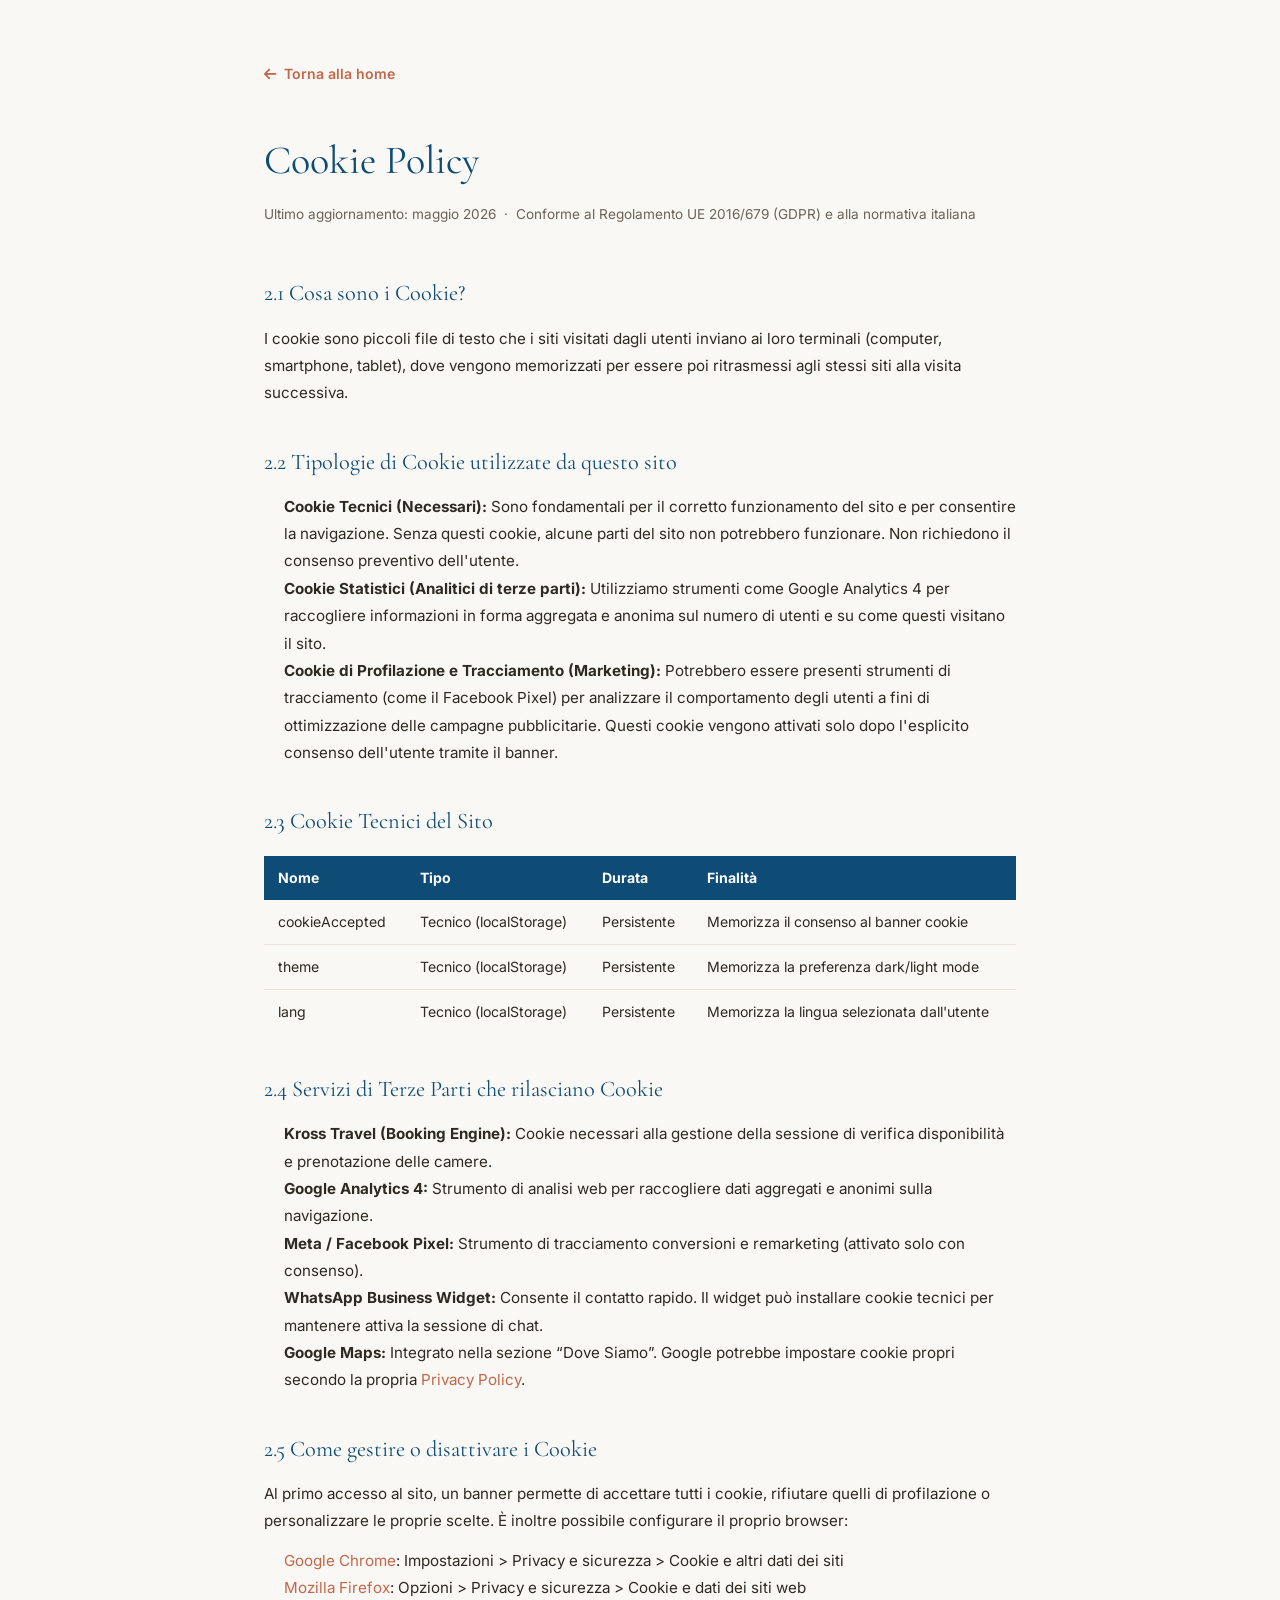
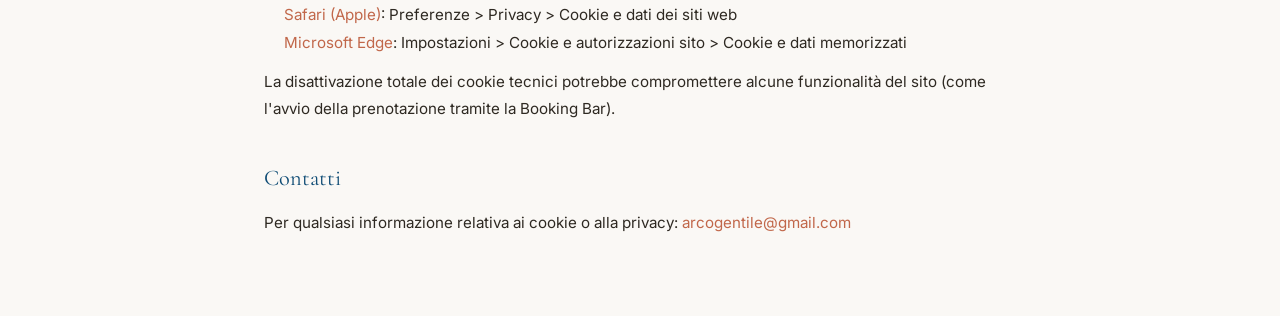
==== cookie.html @ 2523f5cf "Initial commit — B&B Arco Gentile website" ====
<!DOCTYPE html>
<html lang="it">
<head>
  <meta charset="UTF-8" />
  <meta name="viewport" content="width=device-width, initial-scale=1.0" />
  <title>Cookie Policy — B&B Arco Gentile</title>
  <meta name="description" content="Cookie Policy del B&B Arco Gentile di Bitonto. Tipologie di cookie utilizzati, servizi di terze parti e come gestirli." />
  <meta name="robots" content="noindex, follow" />
  <link rel="canonical" href="https://arcogentile.it/cookie.html" />
  <link rel="stylesheet" href="style.css" />
  <link rel="preconnect" href="https://fonts.googleapis.com" />
  <link href="https://fonts.googleapis.com/css2?family=Cormorant+Garamond:wght@300;400;500&family=Inter:wght@300;400;500;600&display=swap" rel="stylesheet" />
  <link rel="stylesheet" href="https://cdnjs.cloudflare.com/ajax/libs/font-awesome/6.5.0/css/all.min.css" />
  <style>
    .policy-page { max-width: 800px; margin: 0 auto; padding: 140px 24px 80px; }
    .policy-page h1 { font-family: var(--font-serif); font-size: 2.5rem; font-weight: 400; color: var(--navy); margin-bottom: 8px; }
    .policy-page .last-updated { font-size: 0.85rem; color: var(--text-light); margin-bottom: 48px; }
    .policy-page h2 { font-family: var(--font-serif); font-size: 1.4rem; font-weight: 400; color: var(--navy); margin: 36px 0 12px; }
    .policy-page p, .policy-page li { font-size: 0.95rem; color: var(--text); line-height: 1.8; }
    .policy-page ul { padding-left: 20px; margin: 12px 0; }
    .policy-page a { color: var(--terracotta); }
    .cookie-table { width: 100%; border-collapse: collapse; margin: 16px 0; font-size: 0.88rem; }
    .cookie-table th { background: var(--navy); color: var(--white); padding: 10px 14px; text-align: left; }
    .cookie-table td { padding: 10px 14px; border-bottom: 1px solid var(--gray-200); color: var(--text); }
    .cookie-table tr:last-child td { border-bottom: none; }
    .back-link { display: inline-flex; align-items: center; gap: 8px; color: var(--terracotta); font-size: 0.88rem; font-weight: 600; text-decoration: none; margin-bottom: 40px; }
    .back-link:hover { text-decoration: underline; }
    [data-theme="dark"] .policy-page h1,
    [data-theme="dark"] .policy-page h2 { color: var(--terracotta); }
    [data-theme="dark"] .policy-page p,
    [data-theme="dark"] .policy-page li { color: rgba(255,255,255,0.75); }
    [data-theme="dark"] .cookie-table th { background: #0F4C75; color: #fff; }
    [data-theme="dark"] .cookie-table td { color: rgba(255,255,255,0.75); border-bottom-color: rgba(255,255,255,0.08); }
    [data-theme="dark"] .cookie-table { border-color: rgba(255,255,255,0.1); }
  </style>
</head>
<body>
  <main class="policy-page" style="padding-top:60px;">
    <a href="index.html" class="back-link"><i class="fa-solid fa-arrow-left"></i> Torna alla home</a>
    <h1>Cookie Policy</h1>
    <p class="last-updated">Ultimo aggiornamento: maggio 2026 &nbsp;·&nbsp; Conforme al Regolamento UE 2016/679 (GDPR) e alla normativa italiana</p>

    <h2>2.1 Cosa sono i Cookie?</h2>
    <p>I cookie sono piccoli file di testo che i siti visitati dagli utenti inviano ai loro terminali (computer, smartphone, tablet), dove vengono memorizzati per essere poi ritrasmessi agli stessi siti alla visita successiva.</p>

    <h2>2.2 Tipologie di Cookie utilizzate da questo sito</h2>
    <ul>
      <li><strong>Cookie Tecnici (Necessari):</strong> Sono fondamentali per il corretto funzionamento del sito e per consentire la navigazione. Senza questi cookie, alcune parti del sito non potrebbero funzionare. Non richiedono il consenso preventivo dell'utente.</li>
      <li><strong>Cookie Statistici (Analitici di terze parti):</strong> Utilizziamo strumenti come Google Analytics 4 per raccogliere informazioni in forma aggregata e anonima sul numero di utenti e su come questi visitano il sito.</li>
      <li><strong>Cookie di Profilazione e Tracciamento (Marketing):</strong> Potrebbero essere presenti strumenti di tracciamento (come il Facebook Pixel) per analizzare il comportamento degli utenti a fini di ottimizzazione delle campagne pubblicitarie. Questi cookie vengono attivati solo dopo l'esplicito consenso dell'utente tramite il banner.</li>
    </ul>

    <h2>2.3 Cookie Tecnici del Sito</h2>
    <table class="cookie-table">
      <thead>
        <tr>
          <th>Nome</th>
          <th>Tipo</th>
          <th>Durata</th>
          <th>Finalità</th>
        </tr>
      </thead>
      <tbody>
        <tr>
          <td>cookieAccepted</td>
          <td>Tecnico (localStorage)</td>
          <td>Persistente</td>
          <td>Memorizza il consenso al banner cookie</td>
        </tr>
        <tr>
          <td>theme</td>
          <td>Tecnico (localStorage)</td>
          <td>Persistente</td>
          <td>Memorizza la preferenza dark/light mode</td>
        </tr>
        <tr>
          <td>lang</td>
          <td>Tecnico (localStorage)</td>
          <td>Persistente</td>
          <td>Memorizza la lingua selezionata dall'utente</td>
        </tr>
      </tbody>
    </table>

    <h2>2.4 Servizi di Terze Parti che rilasciano Cookie</h2>
    <ul>
      <li><strong>Kross Travel (Booking Engine):</strong> Cookie necessari alla gestione della sessione di verifica disponibilità e prenotazione delle camere.</li>
      <li><strong>Google Analytics 4:</strong> Strumento di analisi web per raccogliere dati aggregati e anonimi sulla navigazione.</li>
      <li><strong>Meta / Facebook Pixel:</strong> Strumento di tracciamento conversioni e remarketing (attivato solo con consenso).</li>
      <li><strong>WhatsApp Business Widget:</strong> Consente il contatto rapido. Il widget può installare cookie tecnici per mantenere attiva la sessione di chat.</li>
      <li><strong>Google Maps:</strong> Integrato nella sezione “Dove Siamo”. Google potrebbe impostare cookie propri secondo la propria <a href="https://policies.google.com/privacy" target="_blank">Privacy Policy</a>.</li>
    </ul>

    <h2>2.5 Come gestire o disattivare i Cookie</h2>
    <p>Al primo accesso al sito, un banner permette di accettare tutti i cookie, rifiutare quelli di profilazione o personalizzare le proprie scelte. È inoltre possibile configurare il proprio browser:</p>
    <ul>
      <li><a href="https://support.google.com/chrome/answer/95647" target="_blank">Google Chrome</a>: Impostazioni &gt; Privacy e sicurezza &gt; Cookie e altri dati dei siti</li>
      <li><a href="https://support.mozilla.org/it/kb/Attivare%20e%20disattivare%20i%20cookie" target="_blank">Mozilla Firefox</a>: Opzioni &gt; Privacy e sicurezza &gt; Cookie e dati dei siti web</li>
      <li><a href="https://support.apple.com/it-it/guide/safari/sfri11471/mac" target="_blank">Safari (Apple)</a>: Preferenze &gt; Privacy &gt; Cookie e dati dei siti web</li>
      <li><a href="https://support.microsoft.com/it-it/microsoft-edge/eliminare-i-cookie-in-microsoft-edge" target="_blank">Microsoft Edge</a>: Impostazioni &gt; Cookie e autorizzazioni sito &gt; Cookie e dati memorizzati</li>
    </ul>
    <p>La disattivazione totale dei cookie tecnici potrebbe compromettere alcune funzionalità del sito (come l'avvio della prenotazione tramite la Booking Bar).</p>

    <h2>Contatti</h2>
    <p>Per qualsiasi informazione relativa ai cookie o alla privacy: <a href="mailto:arcogentile@gmail.com">arcogentile@gmail.com</a></p>
  </main>

  <script src="script.js"></script>
</body>
</html>
---- style.css ----
/* ===================================================
   ARCO DESIGN — B&B Arco Gentile 2026
   Colori: Terracotta · Gray · Oro · Navy (accenti)
=================================================== */

/* ---------- SCROLL PROGRESS BAR ---------- */
.scroll-progress {
  position: fixed;
  top: 0; left: 0;
  height: 3px;
  width: 0%;
  background: linear-gradient(90deg, var(--terracotta), var(--gold));
  z-index: 9999;
  transition: width 0.1s linear;
}

/* ---------- PRELOADER ---------- */
.preloader {
  position: fixed;
  inset: 0;
  background: var(--navy);
  display: flex;
  align-items: center;
  justify-content: center;
  z-index: 99999;
  transition: opacity 0.6s ease, visibility 0.6s ease;
}
.preloader.hidden {
  opacity: 0;
  visibility: hidden;
  pointer-events: none;
}
.preloader-inner {
  display: flex;
  flex-direction: column;
  align-items: center;
  gap: 28px;
}
.preloader-logo {
  width: 220px;
  filter: brightness(0) invert(1);
  animation: preloaderPulse 1.5s ease-in-out infinite;
}
@keyframes preloaderPulse {
  0%, 100% { opacity: 1; transform: scale(1); }
  50%       { opacity: 0.7; transform: scale(0.97); }
}
.preloader-bar {
  width: 180px;
  height: 2px;
  background: rgba(255,255,255,0.15);
  border-radius: 2px;
  overflow: hidden;
}
.preloader-fill {
  height: 100%;
  width: 0%;
  background: linear-gradient(90deg, var(--terracotta), var(--gold));
  border-radius: 2px;
  transition: width 0.1s linear;
}

/* ---------- RESET & BASE ---------- */
*, *::before, *::after { box-sizing: border-box; margin: 0; padding: 0; }

:root {
  --terracotta: #C1674A;
  --terracotta-dark: #A0503A;
  --navy: #0F4C75;
  --gold: #E2B84A;
  --white: #FFFFFF;
  --off-white: #FAF8F5;
  --gray-100: #F4F1EC;
  --gray-200: #E8E2D9;
  --gray-400: #ADA39A;
  --gray-600: #6B6259;
  --gray-800: #2E2922;
  --text: #2E2922;
  --text-light: #6B6259;
  --font-serif: 'Cormorant Garamond', Georgia, serif;
  --font-sans: 'Inter', system-ui, sans-serif;
  --radius: 12px;
  --radius-sm: 8px;
  --radius-lg: 20px;
  --shadow: 0 4px 24px rgba(28,43,74,0.10);
  --shadow-lg: 0 8px 48px rgba(28,43,74,0.15);
  --transition: 0.3s ease;
  --section-pad: 96px;
}

/* Dark mode */
[data-theme="dark"] {
  --off-white: #181512;
  --gray-100: #221E1A;
  --gray-200: #2E2922;
  --gray-400: #6B6259;
  --gray-600: #ADA39A;
  --gray-800: #FAF8F5;
  --text: #F0EBE3;
  --text-light: #BFB5AC;
  --white: #1E1A16;
  --shadow: 0 4px 24px rgba(0,0,0,0.35);
  --shadow-lg: 0 8px 48px rgba(0,0,0,0.45);
}

html { scroll-behavior: smooth; }

body {
  font-family: var(--font-sans);
  background-color: var(--off-white);
  color: var(--text);
  line-height: 1.7;
  font-size: 16px;
  transition: background-color var(--transition), color var(--transition);
}

img { max-width: 100%; display: block; }
a { text-decoration: none; color: inherit; }
ul { list-style: none; }
input, select, textarea, button { font-family: inherit; }

.container {
  max-width: 1200px;
  margin: 0 auto;
  padding: 0 24px;
}

/* ---------- BUTTONS ---------- */
.btn {
  display: inline-flex;
  align-items: center;
  gap: 8px;
  padding: 14px 28px;
  border-radius: var(--radius-sm);
  font-size: 0.9rem;
  font-weight: 500;
  letter-spacing: 0.03em;
  transition: all var(--transition);
  cursor: pointer;
  border: 2px solid transparent;
}
.btn-primary {
  background: var(--terracotta);
  color: #fff;
  border-color: var(--terracotta);
  box-shadow: 0 4px 14px rgba(193,103,74,0.25);
}
.btn-primary:hover {
  background: var(--terracotta-dark);
  border-color: var(--terracotta-dark);
  transform: translateY(-2px);
  box-shadow: 0 6px 20px rgba(193,103,74,0.35);
}
.btn-outline {
  background: transparent;
  color: var(--white);
  border-color: rgba(255,255,255,0.6);
}
.btn-outline:hover {
  background: rgba(255,255,255,0.15);
  border-color: var(--white);
}
.btn-sm { padding: 10px 20px; font-size: 0.85rem; }

/* Dark mode outline btn adjustment */
.contatti .btn-outline,
.recensioni .btn-outline,
.da-sapere .btn-outline {
  color: var(--white);
  border-color: rgba(255,255,255,0.4);
}
.contatti .btn-outline:hover,
.recensioni .btn-outline:hover,
.da-sapere .btn-outline:hover {
  background: var(--terracotta);
  color: var(--white);
}

/* ---------- SECTION BASE ---------- */
.section { padding: var(--section-pad) 0; }
.section-header { text-align: center; margin-bottom: 56px; }
.section-tag {
  display: inline-block;
  font-size: 0.75rem;
  font-weight: 600;
  letter-spacing: 0.15em;
  text-transform: uppercase;
  color: var(--terracotta);
  margin-bottom: 12px;
}
.section-title {
  font-family: var(--font-serif);
  font-size: clamp(2rem, 4vw, 3rem);
  font-weight: 400;
  color: var(--gray-800);
  line-height: 1.2;
  margin-bottom: 16px;
}
[data-theme="dark"] .section-title { color: var(--terracotta); }
[data-theme="dark"] .servizi .section-title,
[data-theme="dark"] .da-sapere .section-title { color: var(--gold); }
[data-theme="dark"] .servizio-card h3,
[data-theme="dark"] .info-card h3 { color: #fff; }
.section-subtitle {
  max-width: 600px;
  margin: 0 auto;
  color: var(--text-light);
  font-size: 1rem;
}

/* ---------- NAVBAR ---------- */
.navbar {
  position: fixed;
  top: 0; left: 0; right: 0;
  z-index: 1000;
  padding: 20px 0;
  margin-top: 0;
  transition: padding var(--transition), background var(--transition), box-shadow var(--transition);
}
.navbar.scrolled {
  background: rgba(15,76,117,0.96);
  backdrop-filter: blur(16px);
  padding: 12px 0;
  box-shadow: var(--shadow);
}
.nav-container {
  max-width: 1200px;
  margin: 0 auto;
  padding: 0 24px;
  display: flex;
  align-items: center;
  gap: 40px;
}
.nav-logo {
  display: flex;
  align-items: center;
  white-space: nowrap;
  flex-shrink: 0;
}
.nav-logo-img {
  height: 60px;
  width: auto;
  display: block;
  filter: brightness(0) invert(1);
  transition: filter var(--transition);
}
.navbar.scrolled .nav-logo-img { filter: brightness(0) invert(1); }
[data-theme="dark"] .nav-logo-img { filter: brightness(0) invert(1) sepia(1) saturate(2) hue-rotate(180deg); }
.nav-links {
  display: flex;
  align-items: center;
  gap: 8px;
  margin-left: auto;
}
.nav-links a {
  font-size: 0.85rem;
  font-weight: 400;
  color: rgba(255,255,255,0.85);
  padding: 8px 12px;
  border-radius: var(--radius-sm);
  transition: all var(--transition);
}
.nav-links a:hover { color: var(--white); background: rgba(255,255,255,0.1); }
.nav-links .nav-cta {
  background: var(--terracotta);
  color: var(--white);
  padding: 8px 18px;
  border-radius: var(--radius-sm);
}
.nav-links .nav-cta:hover { background: var(--terracotta-dark); }

.lang-switcher {
  display: flex;
  align-items: center;
  gap: 2px;
  background: rgba(255,255,255,0.1);
  border-radius: 6px;
  padding: 3px;
}
.lang-btn {
  background: none;
  border: none;
  color: rgba(255,255,255,0.65);
  font-size: 0.7rem;
  font-weight: 600;
  letter-spacing: 0.05em;
  padding: 3px 6px;
  border-radius: 4px;
  cursor: pointer;
  transition: all var(--transition);
}
.lang-btn:hover { color: var(--white); background: rgba(255,255,255,0.15); }
.lang-btn.active { background: var(--terracotta); color: var(--white); }

.dark-toggle {
  background: rgba(255,255,255,0.15);
  border: none;
  color: var(--white);
  width: 38px; height: 38px;
  border-radius: 50%;
  cursor: pointer;
  display: flex; align-items: center; justify-content: center;
  transition: background var(--transition);
  font-size: 0.9rem;
}
.dark-toggle:hover { background: rgba(255,255,255,0.25); }

.nav-toggle {
  display: none;
  flex-direction: column;
  gap: 5px;
  background: none;
  border: none;
  cursor: pointer;
  padding: 4px;
  margin-left: auto;
}
.nav-toggle span {
  display: block;
  width: 24px; height: 2px;
  background: var(--white);
  border-radius: 2px;
  transition: all var(--transition);
}

/* ---------- HERO ANIMATIONS ---------- */
.hero-anim {
  opacity: 0;
  transform: translateY(30px);
  animation: heroFadeUp 0.8s ease forwards;
  animation-delay: var(--d, 0s);
}
@keyframes heroFadeUp {
  to { opacity: 1; transform: translateY(0); }
}

/* ---------- HERO ---------- */
.hero {
  position: relative;
  min-height: 100vh;
  display: flex;
  flex-direction: column;
  justify-content: center;
  overflow: hidden;
}
.hero-bg {
  position: absolute;
  inset: 0;
}
.hero-slider {
  position: absolute;
  inset: 0;
}
.hero-slide {
  position: absolute;
  inset: 0;
  opacity: 0;
  transition: opacity 1.2s ease;
}
.hero-slide.active { opacity: 1; }
.hero-slide img {
  width: 100%; height: 100%;
  object-fit: cover;
  object-position: center;
  animation: none;
}
.hero-slide.active img {
  animation: kenBurns 7s ease-in-out forwards;
}
@keyframes kenBurns {
  0%   { transform: scale(1)    translateX(0)   translateY(0); }
  100% { transform: scale(1.08) translateX(-1%) translateY(-1%); }
}
.hero-slider-dots {
  position: absolute;
  bottom: 280px;
  left: 50%;
  transform: translateX(-50%);
  display: flex;
  gap: 8px;
  z-index: 3;
}
.hero-dot {
  width: 8px; height: 8px;
  border-radius: 50%;
  border: none;
  background: rgba(255,255,255,0.4);
  cursor: pointer;
  transition: all var(--transition);
  padding: 0;
}
.hero-dot.active {
  background: var(--white);
  width: 24px;
  border-radius: 4px;
}
.hero-overlay {
  position: absolute;
  inset: 0;
  background: linear-gradient(
    160deg,
    rgba(28,43,74,0.75) 0%,
    rgba(28,43,74,0.45) 50%,
    rgba(193,103,74,0.3) 100%
  );
}
.hero-content {
  position: relative;
  z-index: 2;
  max-width: 1200px;
  margin: 0 auto;
  padding: 200px 24px 20px;
  max-width: 700px;
  margin-left: 10%;
}
.hero-tag {
  display: inline-block;
  font-size: 0.75rem;
  font-weight: 600;
  letter-spacing: 0.2em;
  text-transform: uppercase;
  color: var(--gold);
  margin-bottom: 16px;
  background: rgba(201,168,76,0.15);
  padding: 6px 14px;
  border-radius: 4px;
  border: 1px solid rgba(201,168,76,0.3);
}
.hero-title {
  font-family: var(--font-serif);
  font-size: clamp(2.5rem, 5vw, 4rem);
  font-weight: 300;
  color: #fff;
  line-height: 1.15;
  margin-bottom: 20px;
}
.hero-desc {
  font-size: 1.05rem;
  color: rgba(255,255,255,0.85);
  max-width: 520px;
  margin-bottom: 36px;
  line-height: 1.7;
}
.hero-actions {
  display: flex;
  gap: 16px;
  flex-wrap: wrap;
}

/* Booking Bar */
.booking-bar {
  position: relative;
  z-index: 2;
  background: rgba(255,255,255,0.12);
  opacity: 0;
  transform: translateY(24px);
  animation: heroFadeUp 0.7s ease 0.9s both;
  backdrop-filter: blur(20px);
  border: 1px solid rgba(255,255,255,0.2);
  border-radius: var(--radius-lg);
  margin: 0 auto;
  max-width: 900px;
  width: calc(100% - 48px);
  padding: 20px 24px 14px;
  margin-bottom: 80px;
  align-self: center;
}
.booking-bar-inner {
  display: flex;
  align-items: center;
  gap: 0;
  flex-wrap: wrap;
}
.booking-field {
  flex: 1;
  min-width: 140px;
  padding: 8px 16px;
}
.booking-field label {
  display: flex;
  align-items: center;
  gap: 6px;
  font-size: 0.72rem;
  font-weight: 600;
  letter-spacing: 0.1em;
  text-transform: uppercase;
  color: rgba(255,255,255,0.7);
  margin-bottom: 4px;
}
.booking-field input,
.booking-field select {
  width: 100%;
  background: transparent;
  border: none;
  outline: none;
  color: var(--white);
  font-size: 0.9rem;
  font-weight: 400;
  padding: 4px 0;
  cursor: pointer;
}
.booking-field input::placeholder { color: rgba(255,255,255,0.5); }
.booking-field select option { color: var(--navy); }
.booking-divider {
  width: 1px;
  height: 40px;
  background: rgba(255,255,255,0.2);
  flex-shrink: 0;
}
.booking-btn { margin-left: 16px; white-space: nowrap; }
/* Date fields */
.bb-date-field { cursor: pointer; }
.bb-date-field.active .bb-date-val { color: var(--gold); }
.bb-date-val {
  color: var(--white);
  font-size: 0.9rem;
  padding: 4px 0;
  white-space: nowrap;
}
[data-theme="dark"] .bb-date-val { color: #fff; }
[data-theme="dark"] .bb-cnt-val { color: #fff; }
[data-theme="dark"] .bb-cnt-btn { color: #fff; border-color: rgba(255,255,255,0.5); }
[data-theme="dark"] .booking-field input,
[data-theme="dark"] .booking-field select { color: #fff; }

/* Inline counter */
.bb-counter {
  display: flex;
  align-items: center;
  gap: 10px;
  margin-top: 4px;
}
.bb-cnt-btn {
  width: 26px; height: 26px;
  border-radius: 50%;
  border: 1.5px solid rgba(255,255,255,0.5);
  background: transparent;
  color: var(--white);
  cursor: pointer;
  display: flex; align-items: center; justify-content: center;
  font-size: 0.7rem;
  transition: all var(--transition);
  flex-shrink: 0;
}
.bb-cnt-btn:hover:not(:disabled) {
  background: var(--terracotta);
  border-color: var(--terracotta);
}
.bb-cnt-btn:disabled { opacity: 0.3; cursor: default; }
.bb-cnt-val {
  color: var(--white);
  font-family: var(--font-serif);
  font-size: 1.2rem;
  min-width: 20px;
  text-align: center;
}

/* Calendario overlay */
.cal-overlay {
  display: none;
  position: fixed;
  top: 50%;
  left: 50%;
  transform: translate(-50%, -50%);
  z-index: 9999;
}
.cal-overlay.open { display: block; }
.cal-panel {
  background: rgba(28,43,74,0.97);
  backdrop-filter: blur(20px);
  border: 1px solid rgba(201,168,76,0.25);
  border-radius: var(--radius-lg);
  padding: 24px;
  min-width: 620px;
  box-shadow: 0 16px 60px rgba(0,0,0,0.5);
  color: var(--white);
}
@media (max-width: 700px) {
  .cal-overlay {
    top: auto;
    bottom: 0;
    left: 0;
    right: 0;
    transform: none;
    width: 100%;
  }
  .cal-panel {
    min-width: 0;
    width: 100%;
    border-radius: var(--radius-lg) var(--radius-lg) 0 0;
    padding: 20px 16px 32px;
    max-height: 85vh;
    overflow-y: auto;
  }
  .cal-titles { grid-template-columns: 1fr; gap: 0; }
  .cal-titles .cal-month-title:last-child { display: none; }
  .cal-panel-grids { grid-template-columns: 1fr !important; gap: 0; }
  .cal-panel-grids .cal-grid:last-child { display: none !important; }
  .cal-panel-grids .cal-grid:first-child { width: 100%; }
  .cal-grid { grid-template-columns: repeat(7, 1fr); }
  .cal-day { padding: 12px 0; font-size: 0.95rem; }
  .cal-dow { font-size: 0.72rem; padding: 4px 0 10px; }
  .cal-panel-footer { flex-direction: column; gap: 12px; align-items: stretch; }
  .cal-panel-footer .btn { justify-content: center; width: 100%; }
}
.cal-panel-header {
  display: flex;
  align-items: center;
  gap: 12px;
  margin-bottom: 20px;
}
.cal-nav {
  background: rgba(255,255,255,0.08);
  border: 1px solid rgba(255,255,255,0.15);
  border-radius: 8px;
  width: 36px; height: 36px;
  display: flex; align-items: center; justify-content: center;
  cursor: pointer;
  color: var(--white);
  font-size: 0.85rem;
  flex-shrink: 0;
  transition: background var(--transition);
}
.cal-nav:hover { background: rgba(255,255,255,0.15); }
.cal-nav:disabled { opacity: 0.3; cursor: default; }
.cal-titles {
  display: grid;
  grid-template-columns: 1fr 1fr;
  gap: 24px;
  flex: 1;
  text-align: center;
}
.cal-month-title {
  font-family: var(--font-serif);
  font-size: 1rem;
  font-weight: 400;
  color: var(--gold);
  text-transform: capitalize;
}
.cal-panel-grids {
  display: grid;
  grid-template-columns: 1fr 1fr;
  gap: 24px;
}
.cal-grid {
  display: grid;
  grid-template-columns: repeat(7, 1fr);
  gap: 2px;
}
.cal-dow {
  text-align: center;
  font-size: 0.68rem;
  font-weight: 600;
  color: rgba(255,255,255,0.35);
  letter-spacing: 0.05em;
  padding: 4px 0 8px;
  text-transform: uppercase;
}
.cal-day {
  text-align: center;
  padding: 8px 2px;
  font-size: 0.82rem;
  border-radius: 6px;
  cursor: pointer;
  transition: all 0.15s ease;
  color: rgba(255,255,255,0.85);
  user-select: none;
}
.cal-day:hover:not(.cal-day-disabled):not(.cal-day-empty) {
  background: var(--terracotta);
  color: var(--white);
}
.cal-day-disabled { color: rgba(255,255,255,0.2); cursor: default; pointer-events: none; }
.cal-day-empty { pointer-events: none; }
.cal-day-start, .cal-day-end {
  background: var(--terracotta) !important;
  color: var(--white) !important;
}
.cal-day-start { border-radius: 6px 0 0 6px; }
.cal-day-end   { border-radius: 0 6px 6px 0; }
.cal-day-start.cal-day-end { border-radius: 6px; }
.cal-day-in-range {
  background: rgba(193,103,74,0.2);
  border-radius: 0;
  color: var(--white);
}
.cal-panel-footer {
  display: flex;
  align-items: center;
  justify-content: space-between;
  margin-top: 16px;
  padding-top: 16px;
  border-top: 1px solid rgba(255,255,255,0.1);
}
.cal-nights-label {
  font-size: 0.85rem;
  color: var(--gold);
  font-family: var(--font-serif);
}

/* ---------- ANIMAZIONI SCROLL ---------- */
.anim-fade {
  opacity: 0;
  transform: translateY(28px);
  transition: opacity 0.65s ease, transform 0.65s ease;
}
.anim-fade.visible {
  opacity: 1;
  transform: translateY(0);
}
.anim-left {
  opacity: 0;
  transform: translateX(-32px);
  transition: opacity 0.65s ease, transform 0.65s ease;
}
.anim-left.visible {
  opacity: 1;
  transform: translateX(0);
}
.anim-right {
  opacity: 0;
  transform: translateX(32px);
  transition: opacity 0.65s ease, transform 0.65s ease;
}
.anim-right.visible {
  opacity: 1;
  transform: translateX(0);
}
.anim-scale {
  opacity: 0;
  transform: translateY(24px);
  transition: opacity 0.7s ease, transform 0.7s ease;
}
.anim-scale.visible {
  opacity: 1;
  transform: translateY(0);
}

/* ---------- SERVIZI CATEGORIE ACCORDION ---------- */
.servizi-cats-grid {
  display: grid;
  grid-template-columns: repeat(3, 1fr);
  gap: 16px;
  margin-top: 48px;
  align-items: start;
}
.servizi-cat {
  background: rgba(255,255,255,0.06);
  backdrop-filter: blur(8px);
  border: 1px solid rgba(255,255,255,0.1);
  border-radius: var(--radius);
  overflow: hidden;
  transition: all var(--transition);
}
.servizi-cat:hover {
  background: rgba(255,255,255,0.1);
  border-color: rgba(201,168,76,0.3);
  transform: translateY(-4px);
}
.servizi-cat-head {
  width: 100%;
  display: flex;
  align-items: center;
  justify-content: space-between;
  padding: 20px 24px;
  background: none;
  border: none;
  cursor: pointer;
  font-family: var(--font-serif);
  font-size: 1.1rem;
  font-weight: 400;
  color: var(--white);
  gap: 8px;
  transition: background var(--transition);
}
.servizi-cat-head:hover { background: rgba(255,255,255,0.04); }
.servizi-cat-head span { display: flex; align-items: center; gap: 12px; }
.servizi-cat-head span i { color: var(--gold); font-size: 1rem; }
.servizi-chevron {
  color: rgba(255,255,255,0.4);
  font-size: 0.72rem;
  transition: transform 0.3s ease;
  flex-shrink: 0;
}
.servizi-cat.open .servizi-chevron { transform: rotate(180deg); color: var(--gold); }
.servizi-cat-body {
  list-style: none;
  margin: 0;
  padding: 0 24px 0;
  border-top: 1px solid rgba(255,255,255,0.08);
  max-height: 0;
  overflow: hidden;
  transition: max-height 0.35s ease, padding 0.35s ease;
}
.servizi-cat.open .servizi-cat-body {
  max-height: 600px;
  padding: 0 24px 18px;
}
.servizi-cat-body li {
  display: flex;
  align-items: flex-start;
  gap: 8px;
  padding: 7px 0;
  font-size: 0.83rem;
  color: rgba(255,255,255,0.65);
  border-bottom: 1px solid rgba(255,255,255,0.06);
  line-height: 1.5;
}
.servizi-cat-body li:last-child { border-bottom: none; }
.servizi-cat-body li i { color: var(--gold); margin-top: 3px; font-size: 0.65rem; flex-shrink: 0; }
.servizi-cat-body li em { color: rgba(255,255,255,0.35); font-style: italic; font-size: 0.78rem; }
[data-theme="dark"] .servizi-cat-head { color: #fff; }
[data-theme="dark"] .servizi-cat-body li { color: #fff; }
[data-theme="dark"] .servizi { background: #0D1624; }
[data-theme="dark"] .servizio-card { background: rgba(255,255,255,0.04); border-color: rgba(255,255,255,0.12); }
[data-theme="dark"] .servizi-cat { background: rgba(255,255,255,0.04); border-color: rgba(255,255,255,0.12); }
[data-theme="dark"] .da-sapere { background: #0D1624; }
[data-theme="dark"] .info-card { background: rgba(255,255,255,0.04); border-color: rgba(255,255,255,0.12); }
[data-theme="dark"] .info-extra-block { border-color: rgba(255,255,255,0.1); }
[data-theme="dark"] .info-extra-col { border-color: rgba(255,255,255,0.08); }
[data-theme="dark"] .info-extra-col h4 { color: var(--gold); }
[data-theme="dark"] .info-extra-col p { color: rgba(255,255,255,0.8); }
[data-theme="dark"] .info-card h3 { color: #fff; }
[data-theme="dark"] .info-card p { color: rgba(255,255,255,0.75); }
[data-theme="dark"] .info-note { color: rgba(255,255,255,0.4); }

.sticky-checkin-bar {
  position: fixed;
  top: 0;
  left: 0;
  right: 0;
  z-index: 1100;
  background: var(--terracotta);
  display: flex;
  align-items: center;
  justify-content: center;
  gap: 20px;
  padding: 10px 24px;
  font-size: 0.82rem;
  color: rgba(255,255,255,0.9);
  font-weight: 500;
}
.sticky-checkin-actions {
  display: flex;
  gap: 10px;
}
.sticky-checkin-actions a {
  font-size: 0.78rem;
  font-weight: 700;
  color: var(--white);
  background: rgba(255,255,255,0.15);
  border: 1px solid rgba(255,255,255,0.35);
  padding: 5px 14px;
  border-radius: 50px;
  text-decoration: none;
  transition: background 0.2s;
  white-space: nowrap;
}
.sticky-checkin-actions a:hover { background: rgba(255,255,255,0.28); }
[data-theme="dark"] .sticky-checkin-actions a { color: #fff; }
[data-theme="dark"] .sticky-checkin-bar { color: rgba(255,255,255,0.9); }
@media (max-width: 600px) {
  .sticky-checkin-bar { flex-direction: column; gap: 6px; padding: 8px 16px; font-size: 0.76rem; }
  .sticky-checkin-actions a { font-size: 0.72rem; padding: 4px 10px; }
}
.booking-reassurance {
  font-size: 0.78rem;
  color: rgba(255,255,255,0.65);
  text-align: center;
  margin-top: 10px;
  line-height: 1.6;
}
.booking-reassurance i { color: var(--gold); }

/* ---------- CHI SIAMO ---------- */
.chi-siamo { background: var(--off-white); }
.chi-siamo-firma {
  font-family: var(--font-serif) !important;
  font-style: italic;
  font-size: 18px !important;
  color: var(--terracotta);
  margin-top: 16px;
  line-height: 1.2;
}
.section-grid {
  display: grid;
  grid-template-columns: 1fr 1fr;
  gap: 64px;
  align-items: center;
}

.section-text .section-tag { display: block; margin-bottom: 12px; }
.section-text .section-title { text-align: left; margin-bottom: 20px; }
.section-text p {
  color: var(--text-light);
  margin-bottom: 16px;
  font-size: 0.95rem;
}

.section-image img {
  border-radius: var(--radius-lg);
  width: 100%;
  height: 480px;
  object-fit: cover;
  box-shadow: var(--shadow-lg);
}

.chi-siamo-stats {
  display: flex;
  gap: 32px;
  margin-top: 32px;
  padding-top: 32px;
  border-top: 1px solid var(--gray-200);
}
.stat { display: flex; flex-direction: column; }
.stat-number {
  font-family: var(--font-serif);
  font-size: 2.5rem;
  font-weight: 400;
  color: var(--terracotta);
  line-height: 1;
}
.stat-label {
  font-size: 0.8rem;
  color: var(--text-light);
  margin-top: 4px;
}

/* ---------- CAMERE ---------- */
.camere { background: var(--gray-100); }
.camere-grid-2col {
  display: grid;
  grid-template-columns: repeat(3, 1fr);
  gap: 28px;
  align-items: start;
}
.camere-col-right {
  display: flex;
  flex-direction: column;
  gap: 28px;
}
.camera-card-tall .camera-img-wrap {
  height: 360px;
}
.price-old {
  font-size: 1rem;
  color: var(--terracotta);
  opacity: 0.75;
  margin-right: 4px;
  position: relative;
  display: inline-block;
}
.price-old::after {
  content: '';
  position: absolute;
  left: -2px;
  right: -2px;
  top: 50%;
  height: 2px;
  background: var(--terracotta);
  transform: rotate(-12deg);
  transform-origin: center;
}
.camera-card {
  background: var(--white);
  border-radius: var(--radius-lg);
  overflow: hidden;
  box-shadow: var(--shadow);
  transition: transform var(--transition), box-shadow var(--transition);
}
.camera-card:hover {
  transform: translateY(-6px);
  box-shadow: var(--shadow-lg);
}
[data-theme="dark"] .camera-card { background: #2A2420; }
[data-theme="dark"] .camera-body p { color: var(--text-light); }
.camera-img-wrap {
  position: relative;
  overflow: hidden;
  height: 240px;
}
.camera-img-wrap img {
  width: 100%; height: 100%;
  object-fit: cover;
  transition: transform 0.5s ease;
}
.camera-card:hover .camera-img-wrap img { transform: scale(1.05); }
.camera-badge {
  position: absolute;
  top: 16px; left: 16px;
  background: var(--terracotta);
  color: var(--white);
  font-size: 0.72rem;
  font-weight: 600;
  letter-spacing: 0.08em;
  text-transform: uppercase;
  padding: 5px 12px;
  border-radius: 4px;
}
.camera-badge.gold { background: var(--gold); color: var(--navy); }
.camera-body { padding: 24px; }
.camera-body h3 {
  font-family: var(--font-serif);
  font-size: 1.4rem;
  font-weight: 400;
  color: var(--gray-800);
  margin-bottom: 12px;
  line-height: 1.2;
}
[data-theme="dark"] .camera-body h3 { color: var(--terracotta); }
.camera-body h3 span {
  font-style: italic;
  font-weight: 300;
  color: var(--text-light);
  font-size: 1.1rem;
}
.camera-body > p {
  font-size: 0.88rem;
  color: var(--text-light);
  margin-bottom: 16px;
  line-height: 1.65;
}
.camera-tags {
  display: flex;
  flex-wrap: wrap;
  gap: 6px;
  margin-bottom: 20px;
}
.camera-tags span {
  display: inline-flex;
  align-items: center;
  gap: 5px;
  background: var(--gray-100);
  color: var(--text-light);
  font-size: 0.76rem;
  padding: 5px 10px;
  border-radius: 4px;
}
.camera-tags i { color: var(--terracotta); font-size: 0.7rem; }
.camera-footer {
  display: flex;
  align-items: center;
  justify-content: space-between;
  padding-top: 16px;
  border-top: 1px solid var(--gray-200);
}
.camera-price { font-size: 0.88rem; color: var(--text-light); }
.camera-price strong {
  font-size: 1.4rem;
  font-family: var(--font-serif);
  color: var(--terracotta);
  font-weight: 400;
}

/* ---------- SERVIZI ---------- */
.servizi { background: var(--navy); }
.servizi .section-tag { color: var(--gold); }
.servizi .section-title { color: var(--white); }
.servizi-grid {
  display: grid;
  grid-template-columns: repeat(3, 1fr);
  gap: 24px;
}
.servizio-card {
  background: rgba(255,255,255,0.06);
  backdrop-filter: blur(8px);
  border: 1px solid rgba(255,255,255,0.1);
  border-radius: var(--radius);
  padding: 32px 24px;
  transition: all var(--transition);
}
.servizio-card:hover {
  background: rgba(255,255,255,0.1);
  border-color: rgba(201,168,76,0.3);
  transform: translateY(-4px);
  box-shadow: 0 12px 32px rgba(0,0,0,0.25);
}
.servizio-icon {
  width: 52px; height: 52px;
  background: rgba(201,168,76,0.15);
  border-radius: 12px;
  display: flex;
  align-items: center;
  justify-content: center;
  font-size: 1.3rem;
  color: var(--gold);
  margin-bottom: 16px;
}
.servizio-card h3 {
  font-family: var(--font-serif);
  font-size: 1.2rem;
  font-weight: 400;
  color: var(--white);
  margin-bottom: 8px;
}
.servizio-card p { font-size: 0.88rem; color: rgba(255,255,255,0.6); line-height: 1.65; }

/* ---------- GALLERIA ---------- */
.galleria { background: var(--off-white); }
.gallery-filters {
  display: flex;
  gap: 8px;
  flex-wrap: wrap;
  justify-content: center;
  margin-bottom: 36px;
}
.filter-btn {
  padding: 8px 20px;
  border-radius: 50px;
  border: 1px solid var(--gray-200);
  background: transparent;
  color: var(--text-light);
  font-size: 0.82rem;
  font-weight: 500;
  cursor: pointer;
  transition: all var(--transition);
  letter-spacing: 0.03em;
}
.filter-btn:hover, .filter-btn.active {
  background: var(--terracotta);
  border-color: var(--terracotta);
  color: var(--white);
}
.gallery-grid {
  display: grid;
  grid-template-columns: repeat(4, 1fr);
  gap: 12px;
}

/* Collage cinematografico */
.collage-grid {
  display: grid;
  grid-template-columns: repeat(4, 1fr);
  grid-auto-rows: 240px;
  gap: 6px;
  grid-auto-flow: dense;
}
.collage-grid .gi-wide  { grid-column: span 2; }
.collage-grid .gi-tall  { grid-row: span 2; }
.collage-grid .gi-big   { grid-column: span 2; grid-row: span 2; }
.gallery-item {
  position: relative;
  overflow: hidden;
  border-radius: var(--radius-sm);
  cursor: pointer;
  background: #0a0f1e;
}
.collage-grid .gallery-item { aspect-ratio: unset; }
.gallery-item img {
  width: 100%; height: 100%;
  object-fit: cover;
  transition: transform 0.6s ease;
  display: block;
}
.gallery-item:hover img { transform: scale(1.05); }
.gallery-overlay {
  position: absolute;
  inset: 0;
  background: linear-gradient(to top, rgba(28,43,74,0.7) 0%, transparent 60%);
  opacity: 0;
  transition: opacity var(--transition);
  display: flex;
  align-items: flex-end;
  padding: 12px;
}
.gallery-item:hover .gallery-overlay { opacity: 1; }
.gallery-overlay span {
  color: var(--white);
  font-size: 0.78rem;
  font-weight: 500;
  letter-spacing: 0.1em;
  text-transform: uppercase;
}
.gallery-item.hidden { display: none; }

/* Lightbox */
.lightbox {
  position: fixed;
  inset: 0;
  background: rgba(0,0,0,0.92);
  z-index: 9999;
  display: none;
  align-items: center;
  justify-content: center;
}
.lightbox.active { display: flex; }
.lightbox-img-wrap {
  position: relative;
  max-width: 90vw;
  max-height: 85vh;
  display: flex;
  flex-direction: column;
  align-items: center;
}
.lightbox-img-wrap img {
  max-width: 100%;
  max-height: 80vh;
  border-radius: var(--radius-sm);
  object-fit: contain;
}
.lightbox-caption {
  color: rgba(255,255,255,0.6);
  font-size: 0.82rem;
  margin-top: 12px;
  letter-spacing: 0.1em;
  text-transform: uppercase;
}
.lightbox-close, .lightbox-prev, .lightbox-next {
  position: absolute;
  background: rgba(255,255,255,0.1);
  border: 1px solid rgba(255,255,255,0.2);
  color: var(--white);
  width: 44px; height: 44px;
  border-radius: 50%;
  display: flex; align-items: center; justify-content: center;
  cursor: pointer;
  font-size: 1rem;
  transition: background var(--transition);
  z-index: 10;
}
.lightbox-close:hover, .lightbox-prev:hover, .lightbox-next:hover {
  background: rgba(255,255,255,0.2);
}
.lightbox-close { top: -56px; right: 0; }
.lightbox-prev { left: -60px; top: 50%; transform: translateY(-50%); }
.lightbox-next { right: -60px; top: 50%; transform: translateY(-50%); }

/* ---------- DOVE SIAMO ---------- */
.dove-siamo { background: var(--gray-100); }
.dove-siamo-wrap {
  display: grid;
  grid-template-columns: 1fr 380px;
  gap: 48px;
  align-items: stretch;
}
.mappa-container {
  border-radius: var(--radius-lg);
  overflow: hidden;
  box-shadow: var(--shadow-lg);
  min-height: 400px;
}
.mappa-container iframe { display: block; width: 100%; height: 100%; min-height: 400px; }
.dove-siamo-info {
  display: flex;
  flex-direction: column;
  gap: 24px;
}
.info-block {
  display: flex;
  gap: 16px;
  align-items: flex-start;
}
.info-block > i {
  width: 44px; height: 44px;
  background: var(--terracotta);
  color: var(--white);
  border-radius: var(--radius-sm);
  display: flex; align-items: center; justify-content: center;
  font-size: 1.1rem;
  flex-shrink: 0;
}
.info-block strong {
  display: block;
  font-size: 0.85rem;
  font-weight: 600;
  color: var(--gray-800);
  margin-bottom: 4px;
}
[data-theme="dark"] .info-block strong { color: var(--terracotta); }
.info-block p { font-size: 0.88rem; color: var(--text-light); line-height: 1.5; }
.naviga-btn { width: 100%; justify-content: center; margin-top: 8px; }

/* ---------- RECENSIONI ---------- */
.recensioni { background: var(--off-white); }
.rating-badge {
  display: inline-flex;
  align-items: center;
  gap: 10px;
  background: var(--gold);
  color: var(--navy);
  padding: 8px 20px;
  border-radius: 50px;
  margin-top: 16px;
  font-size: 0.9rem;
}
.rating-badge i { color: var(--navy); }
.rating-badge span { font-size: 0.78rem; opacity: 0.7; }
/* Carousel wrapper */
.recensioni-carousel-wrap {
  display: flex;
  align-items: center;
  gap: 16px;
  margin-bottom: 24px;
}
.recensioni-carousel {
  flex: 1;
  overflow-x: auto;
  scroll-snap-type: x mandatory;
  scrollbar-width: none;
  -ms-overflow-style: none;
}
.recensioni-carousel::-webkit-scrollbar { display: none; }
.recensioni-grid {
  display: flex;
  align-items: stretch;
  gap: 20px;
  padding: 12px calc(10% + 10px);
}
.recensioni-grid .recensione-card {
  flex: 0 0 60%;
  min-width: 260px;
  scroll-snap-align: center;
  transition: transform 0.4s ease, opacity 0.4s ease, box-shadow 0.4s ease;
  opacity: 0.45;
  transform: scale(0.93);
  box-shadow: none;
  border-color: transparent;
}
.recensioni-grid .recensione-card.active {
  opacity: 1;
  transform: scale(1);
  box-shadow: var(--shadow-lg);
  border-color: var(--gray-200);
}

/* Frecce */
.rec-arrow {
  width: 44px; height: 44px;
  border-radius: 50%;
  border: 2px solid var(--gray-200);
  background: var(--white);
  color: var(--navy);
  font-size: 0.9rem;
  cursor: pointer;
  flex-shrink: 0;
  display: flex; align-items: center; justify-content: center;
  transition: all var(--transition);
  box-shadow: var(--shadow);
}
.rec-arrow:hover { background: var(--terracotta); color: #fff; border-color: var(--terracotta); }
.rec-arrow:disabled { opacity: 0.3; cursor: default; }
[data-theme="dark"] .rec-arrow { background: rgba(255,255,255,0.08); border-color: rgba(255,255,255,0.2); color: #fff; }

/* Dots — stesso stile hero */
.rec-dots { display: flex; justify-content: center; gap: 8px; margin-top: 20px; }
.rec-dot {
  width: 8px; height: 8px;
  border-radius: 50%;
  border: none;
  background: var(--gray-400);
  cursor: pointer;
  transition: all var(--transition);
  padding: 0;
}
.rec-dot.active { background: var(--navy); width: 24px; border-radius: 4px; }
[data-theme="dark"] .rec-dot { background: rgba(255,255,255,0.3); }
[data-theme="dark"] .rec-dot.active { background: var(--white); }
.recensione-card {
  background: var(--white);
  border-radius: var(--radius);
  padding: 20px;
  box-shadow: var(--shadow);
  border: 1px solid var(--gray-200);
  transition: all var(--transition);
  display: flex;
  flex-direction: column;
  gap: 12px;
}
.recensione-card:hover { transform: translateY(-4px); box-shadow: var(--shadow-lg); }
.recensione-card:not(.active) { opacity: 0.45; filter: blur(1.5px); transform: scale(0.97); }
.recensione-card.active { opacity: 1; filter: none; transform: scale(1); box-shadow: var(--shadow-lg); }
[data-theme="dark"] .recensione-card { background: #2A2420; border-color: rgba(255,255,255,0.1); }

/* Header: avatar + nome */
.rec-header { display: flex; align-items: center; gap: 12px; }
.rec-avatar {
  width: 40px; height: 40px;
  border-radius: 50%;
  background: var(--terracotta);
  color: #fff;
  font-weight: 700;
  font-size: 1rem;
  display: flex; align-items: center; justify-content: center;
  flex-shrink: 0;
}
.rec-avatar-blue { background: #4285F4; }
.rec-avatar-green { background: #34A853; }
.rec-meta { display: flex; flex-direction: column; gap: 2px; }
.rec-name { font-weight: 600; font-size: 0.9rem; color: var(--text); }
[data-theme="dark"] .rec-name { color: #fff; }
.rec-sub { font-size: 0.75rem; color: var(--text-light); }

/* Rating row */
.rec-rating { display: flex; align-items: center; gap: 8px; }
.rec-score { font-weight: 700; font-size: 0.9rem; color: var(--text); }
.stars { display: flex; gap: 2px; color: #FBBC05; font-size: 0.78rem; }
.rec-date { font-size: 0.75rem; color: var(--text-light); display: flex; align-items: center; gap: 4px; }
.rec-google-logo {
  height: 16px;
  width: auto;
  vertical-align: middle;
  display: inline-block;
}

/* Separatore rating / testo */
.rec-divider {
  height: 1px;
  background: var(--gray-200);
  margin: 0;
}
[data-theme="dark"] .rec-divider { background: rgba(255,255,255,0.08); }

/* Testo */
.rec-text {
  font-size: 0.88rem;
  color: var(--text);
  line-height: 1.6;
  display: -webkit-box;
  -webkit-line-clamp: 4;
  line-clamp: 4;
  -webkit-box-orient: vertical;
  overflow: hidden;
  min-height: calc(1.6em * 4);
  transition: max-height 0.3s ease;
}
.rec-text.expanded {
  -webkit-line-clamp: unset;
  line-clamp: unset;
  overflow: visible;
  min-height: calc(1.6em * 4);
}
[data-theme="dark"] .rec-text { color: rgba(255,255,255,0.8); }
.rec-no-comment {
  font-style: italic;
  opacity: 0.45;
  min-height: calc(1.6em * 4);
  display: flex;
  align-items: flex-start;
}

/* Bottone espandi */
.rec-expand-btn {
  background: none;
  border: none;
  cursor: pointer;
  color: var(--text-light);
  font-size: 0.75rem;
  display: flex;
  align-items: center;
  gap: 4px;
  padding: 0;
  margin-top: -6px;
  transition: color var(--transition);
}
.rec-expand-btn:hover { color: var(--terracotta); }
.rec-expand-btn i { transition: transform 0.3s ease; }
.rec-expand-btn.open i { transform: rotate(180deg); }
.rec-expand-btn.hidden-btn { visibility: hidden; pointer-events: none; }

/* Dettagli viaggio stile Google */
.rec-details {
  display: flex;
  flex-direction: column;
  gap: 6px;
  padding-top: 10px;
  border-top: 1px solid var(--gray-200);
}
[data-theme="dark"] .rec-details { border-top-color: rgba(255,255,255,0.08); }
.rec-details-row {
  display: flex;
  gap: 16px;
}
.rec-details-row .rec-detail-item { flex: 1; }
.rec-detail-item { display: flex; flex-direction: column; gap: 1px; }
.rec-detail-label { font-weight: 600; color: var(--text); font-size: 0.65rem; text-transform: uppercase; letter-spacing: 0.04em; }
.rec-detail-value { color: var(--text-light); font-size: 0.72rem; }
[data-theme="dark"] .rec-detail-label { color: rgba(255,255,255,0.85); }

/* Footer mi piace / condividi */
.rec-footer { display: none; }
.recensioni-cta { text-align: center; }

/* ---------- CONTATTI ---------- */
.contatti { background: var(--gray-100); }
.contatti-wrap {
  display: grid;
  grid-template-columns: 360px 1fr;
  gap: 0;
  align-items: stretch;
}
.contatti-info {
  display: flex;
  flex-direction: column;
  gap: 32px;
  border-right: 1px solid var(--gray-200);
}
.contatti-intro {
  padding-right: 48px;
}
.contatti-items {
  display: flex;
  flex-direction: column;
  gap: 24px;
  padding-right: 48px;
}
.contatti-items .phone-link {
  display: flex;
  align-items: flex-start;
  gap: 16px;
  color: var(--text);
  position: static;
}
.contatti-items .phone-link::after,
.contatti-items .phone-link::before { display: none; }
.contatti-form {
  padding-left: 48px;
  display: flex;
  flex-direction: column;
  gap: 20px;
}
.contatti-intro h3 {
  font-family: var(--font-serif);
  font-size: 1.5rem;
  font-weight: 400;
  color: var(--gray-800);
  margin-bottom: 10px;
}
[data-theme="dark"] .contatti-intro h3 { color: var(--terracotta); }
[data-theme="dark"] .contatti-info { border-right-color: rgba(255,255,255,0.1); }
.contatti-intro p { font-size: 0.88rem; color: var(--text-light); line-height: 1.7; }
.contatto-item {
  display: flex;
  align-items: flex-start;
  gap: 16px;
  color: var(--text);
  text-decoration: none;
}
.contatto-icon {
  width: 44px; height: 44px;
  background: var(--terracotta);
  color: var(--white);
  border-radius: var(--radius-sm);
  display: flex; align-items: center; justify-content: center;
  font-size: 1.1rem;
  flex-shrink: 0;
}
.contatto-item strong { display: block; font-size: 0.85rem; font-weight: 600; color: var(--gray-800); margin-bottom: 4px; }
[data-theme="dark"] .contatto-item strong { color: #fff; }
.contatto-item span { font-size: 0.88rem; color: var(--text-light); line-height: 1.5; }

.contatti-form .btn { justify-content: center; }
.form-row { display: grid; grid-template-columns: 1fr 1fr; gap: 20px; }
.form-group { display: flex; flex-direction: column; gap: 6px; }
.form-group label { font-size: 0.82rem; font-weight: 600; color: var(--text-light); letter-spacing: 0.03em; }
.form-group input,
.form-group select,
.form-group textarea {
  padding: 12px 16px;
  border: 1.5px solid var(--gray-200);
  border-radius: var(--radius-sm);
  background: var(--white);
  color: var(--text);
  font-size: 0.9rem;
  transition: border-color var(--transition);
  outline: none;
}
.form-group input:focus,
.form-group textarea:focus {
  border-color: var(--terracotta);
}
.form-group textarea { resize: vertical; }
.form-note { font-size: 0.8rem; color: var(--text-light); }
.form-note a { color: var(--terracotta); }

/* ---------- DA SAPERE ---------- */
.da-sapere { background: var(--navy); }
.da-sapere-grid {
  display: grid;
  grid-template-columns: repeat(3, 1fr);
  gap: 24px;
  margin-bottom: 48px;
}
.info-card {
  background: rgba(255,255,255,0.06);
  backdrop-filter: blur(8px);
  border: 1px solid rgba(255,255,255,0.1);
  border-radius: var(--radius);
  padding: 28px 24px;
  text-align: center;
  transition: all var(--transition);
}
.info-card:hover {
  background: rgba(255,255,255,0.1);
  border-color: rgba(201,168,76,0.3);
  transform: translateY(-4px);
}
.info-card > i {
  font-size: 2rem;
  color: var(--gold);
  margin-bottom: 16px;
}
.info-card h3 {
  font-family: var(--font-serif);
  font-size: 1.2rem;
  font-weight: 400;
  color: var(--white);
  margin-bottom: 8px;
}
.info-card p { font-size: 0.88rem; color: rgba(255,255,255,0.6); line-height: 1.6; }
.info-note { font-size: 0.78rem; color: rgba(255,255,255,0.35); margin-top: 6px; }
.info-extra-block {
  margin-top: 32px;
  border: 1px solid rgba(255,255,255,0.12);
  border-radius: var(--radius);
  display: grid;
  grid-template-columns: repeat(3, 1fr);
  overflow: hidden;
  box-shadow: 0 8px 32px rgba(0,0,0,0.2);
}
.info-extra-col {
  padding: 20px 24px;
  border-right: 1px solid rgba(255,255,255,0.08);
  border-bottom: 1px solid rgba(255,255,255,0.08);
}
.info-extra-col:nth-child(3n) { border-right: none; }
.info-extra-col:nth-last-child(-n+3) { border-bottom: none; }
.info-extra-col h4 {
  font-size: 0.8rem;
  font-weight: 600;
  color: var(--gold);
  text-transform: uppercase;
  letter-spacing: 0.06em;
  margin-bottom: 8px;
  display: flex;
  align-items: center;
  gap: 6px;
}
.info-extra-col h4 i { font-size: 0.75rem; }
.info-extra-col p {
  font-size: 0.82rem;
  color: rgba(255,255,255,0.55);
  line-height: 1.6;
}
.da-sapere .section-title { color: var(--white); }
.da-sapere .section-tag { color: var(--gold); }
.da-sapere .section-subtitle { color: rgba(255,255,255,0.65); }

.hero-checkin-badge {
  position: absolute;
  top: 80px;
  right: 32px;
  z-index: 10;
  display: flex;
  align-items: center;
  gap: 12px;
  background: rgba(255,255,255,0.08);
  backdrop-filter: blur(16px);
  border: 1px solid rgba(255,255,255,0.18);
  border-radius: 50px;
  padding: 8px 8px 8px 18px;
  animation: badgeFadeIn 0.7s ease 0.6s both;
}
@keyframes badgeFadeIn {
  from { opacity: 0; transform: translateX(10px); }
  to   { opacity: 1; transform: translateX(0); }
}
.hero-checkin-label {
  font-size: 0.78rem;
  font-weight: 500;
  color: rgba(255,255,255,0.85);
  white-space: nowrap;
}
.hero-checkin-divider {
  width: 1px;
  height: 16px;
  background: rgba(255,255,255,0.25);
}
.hero-checkin-cta {
  font-size: 0.75rem;
  font-weight: 700;
  color: var(--white);
  background: var(--terracotta);
  padding: 6px 14px;
  border-radius: 50px;
  text-decoration: none;
  display: flex;
  align-items: center;
  gap: 6px;
  transition: background 0.2s;
  white-space: nowrap;
}
.hero-checkin-cta:hover { background: #b85c38; }
.hero-checkin-cta--ghost {
  background: rgba(255,255,255,0.12);
  border: 1px solid rgba(255,255,255,0.25);
}
.hero-checkin-cta--ghost:hover { background: rgba(255,255,255,0.22); }
@media (max-width: 768px) { .hero-checkin-badge { display: none; } }
.checkin-banner {
  background: var(--navy);
  border-radius: var(--radius-lg);
  padding: 40px 48px;
  display: flex;
  align-items: center;
  justify-content: space-between;
  gap: 32px;
}
.checkin-banner h3 {
  font-family: var(--font-serif);
  font-size: 1.6rem;
  font-weight: 400;
  color: var(--white);
  margin-bottom: 8px;
}
.checkin-banner p { color: rgba(255,255,255,0.65); font-size: 0.9rem; }
.checkin-actions { display: flex; gap: 16px; flex-shrink: 0; }
.checkin-actions .btn-outline {
  color: rgba(255,255,255,0.8);
  border-color: rgba(255,255,255,0.3);
}
.checkin-actions .btn-outline:hover {
  background: rgba(255,255,255,0.1);
  border-color: var(--white);
  color: var(--white);
}

/* ---------- FOOTER ---------- */
.footer { background: var(--gray-800); color: rgba(255,255,255,0.75); }
[data-theme="dark"] .footer { background: #0E0C0A; }
[data-theme="dark"] .footer-links h4,
[data-theme="dark"] .footer-newsletter h4 { color: #fff; }

/* Dark mode — fix globali residui */
[data-theme="dark"] .btn-outline { color: #fff; border-color: rgba(255,255,255,0.5); }
[data-theme="dark"] .checkin-banner h2 { color: #fff; }
[data-theme="dark"] .checkin-banner { background: #0D1624; }
[data-theme="dark"] .back-to-top { background: var(--terracotta); color: #fff; }
[data-theme="dark"] .phone-tooltip { background: #1a1a1a; color: #fff; }
[data-theme="dark"] .phone-tooltip::after { border-top-color: #1a1a1a; }
[data-theme="dark"] .form-group input,
[data-theme="dark"] .form-group select,
[data-theme="dark"] .form-group textarea { background: #2A2420; color: #fff; border-color: rgba(255,255,255,0.15); }
[data-theme="dark"] .form-group input::placeholder,
[data-theme="dark"] .form-group textarea::placeholder { color: rgba(255,255,255,0.35); }
[data-theme="dark"] .form-group label { color: rgba(255,255,255,0.65); }
[data-theme="dark"] .chi-siamo p { color: var(--text-light); }
[data-theme="dark"] .camera-body > p { color: var(--text-light); }
[data-theme="dark"] .contatti-intro p { color: var(--text-light); }
[data-theme="dark"] .rec-score { color: #fff; }
.footer-top { padding: 64px 0; }
.footer-grid {
  display: grid;
  grid-template-columns: 2fr 1fr 1fr;
  gap: 48px;
}
.footer-logo {
  margin-bottom: 16px;
}
.footer-logo-img {
  height: 48px;
  width: auto;
  filter: brightness(0) invert(1);
  opacity: 0.9;
}
.footer-brand p { font-size: 0.85rem; line-height: 1.7; margin-bottom: 16px; }
.footer-brand-extra { font-size: 0.82rem !important; color: rgba(255,255,255,0.45) !important; line-height: 1.8 !important; }
.footer-brand-extra a { color: rgba(255,255,255,0.55); transition: color var(--transition); }
.footer-brand-extra a:hover { color: var(--gold); }
.footer-socials { display: flex; gap: 10px; }
.footer-socials a {
  width: 38px; height: 38px;
  background: rgba(255,255,255,0.08);
  color: rgba(255,255,255,0.7);
  border-radius: 8px;
  display: flex; align-items: center; justify-content: center;
  font-size: 1rem;
  transition: all var(--transition);
}
.footer-socials a:hover { background: var(--terracotta); color: var(--white); }
.footer-links h4 {
  font-size: 0.78rem;
  font-weight: 600;
  letter-spacing: 0.12em;
  text-transform: uppercase;
  color: var(--white);
  margin-bottom: 16px;
}
.footer-links ul { display: flex; flex-direction: column; gap: 8px; }
.footer-links a {
  font-size: 0.85rem;
  color: rgba(255,255,255,0.55);
  transition: color var(--transition);
}
.footer-links a:hover { color: var(--gold); }
.footer-newsletter h4 {
  font-size: 0.78rem;
  font-weight: 600;
  letter-spacing: 0.12em;
  text-transform: uppercase;
  color: var(--white);
  margin-bottom: 12px;
}
.footer-newsletter p { font-size: 0.83rem; margin-bottom: 16px; line-height: 1.6; }
.newsletter-form { display: flex; gap: 8px; }
.newsletter-form input {
  flex: 1;
  padding: 10px 14px;
  border: 1px solid rgba(255,255,255,0.15);
  border-radius: var(--radius-sm);
  background: rgba(255,255,255,0.07);
  color: var(--white);
  font-size: 0.85rem;
  outline: none;
  transition: border-color var(--transition);
}
.newsletter-form input:focus { border-color: var(--terracotta); }
.newsletter-form input::placeholder { color: rgba(255,255,255,0.35); }
.footer-bottom {
  border-top: 1px solid rgba(255,255,255,0.08);
  padding: 24px 0;
  text-align: center;
}
.footer-bottom p { font-size: 0.78rem; color: rgba(255,255,255,0.4); margin-bottom: 4px; }
.footer-bottom a { color: rgba(255,255,255,0.5); transition: color var(--transition); }
.footer-bottom a:hover { color: var(--gold); }
.footer-credits { margin-top: 8px !important; font-size: 0.75rem !important; color: rgba(255,255,255,0.25) !important; }
.footer-credits a { color: rgba(255,255,255,0.4) !important; font-weight: 600; letter-spacing: 0.02em; }
.footer-credits a:hover { color: var(--gold) !important; }

/* ---------- PHONE TOOLTIP ---------- */
.phone-link {
  position: relative;
  display: inline-flex;
  align-items: center;
  gap: 6px;
  color: var(--text-light);
  transition: color var(--transition);
}
.phone-link:hover { color: var(--terracotta); }
.phone-link::after {
  content: 'Chiama ora';
  position: absolute;
  bottom: calc(100% + 8px);
  left: 50%;
  transform: translateX(-50%);
  background: var(--navy);
  color: var(--white);
  font-size: 0.72rem;
  font-weight: 500;
  padding: 5px 10px;
  border-radius: 4px;
  white-space: nowrap;
  opacity: 0;
  pointer-events: none;
  transition: opacity var(--transition);
}
.phone-link::before {
  content: '';
  position: absolute;
  bottom: calc(100% + 2px);
  left: 50%;
  transform: translateX(-50%);
  border: 5px solid transparent;
  border-top-color: var(--navy);
  opacity: 0;
  pointer-events: none;
  transition: opacity var(--transition);
}
@media (hover: hover) {
  .phone-link:hover::after,
  .phone-link:hover::before { opacity: 1; }
}

/* ---------- COOKIE BANNER ---------- */
.cookie-banner {
  position: fixed;
  bottom: 24px;
  left: 24px;
  right: 24px;
  max-width: 760px;
  margin: 0 auto;
  background: var(--navy);
  border: 1px solid rgba(201,168,76,0.25);
  border-radius: var(--radius-lg);
  padding: 20px 24px;
  display: flex;
  align-items: center;
  gap: 20px;
  z-index: 2000;
  box-shadow: 0 8px 32px rgba(0,0,0,0.3);
  animation: cookieSlideUp 0.4s ease both;
  transition: opacity 0.3s ease, transform 0.3s ease;
}
@keyframes cookieSlideUp {
  from { opacity: 0; transform: translateY(20px); }
  to   { opacity: 1; transform: translateY(0); }
}
.cookie-banner.hidden {
  opacity: 0 !important;
  pointer-events: none !important;
  transform: translateY(20px) !important;
  visibility: hidden !important;
}
.cookie-text {
  display: flex;
  align-items: flex-start;
  gap: 14px;
  flex: 1;
}
.cookie-text i { color: var(--gold); font-size: 1.3rem; flex-shrink: 0; margin-top: 2px; }
.cookie-text p { font-size: 0.82rem; color: rgba(255,255,255,0.7); line-height: 1.5; margin: 0; }
.cookie-text a { color: var(--gold); text-decoration: underline; }
.cookie-actions { display: flex; align-items: center; gap: 12px; flex-shrink: 0; }
.cookie-info-link { font-size: 0.78rem; color: rgba(255,255,255,0.5); text-decoration: underline; white-space: nowrap; }
.cookie-info-link:hover { color: rgba(255,255,255,0.8); }
@media (max-width: 600px) {
  .cookie-banner { flex-direction: column; align-items: flex-start; bottom: 0; left: 0; right: 0; border-radius: var(--radius-lg) var(--radius-lg) 0 0; }
}

/* ---------- BACK TO TOP ---------- */
.back-to-top {
  position: fixed;
  bottom: 28px;
  left: 28px;
  width: 44px; height: 44px;
  background: var(--navy);
  color: #fff;
  border: 1px solid rgba(255,255,255,0.15);
  border-radius: 50%;
  display: flex; align-items: center; justify-content: center;
  font-size: 1rem;
  cursor: pointer;
  z-index: 900;
  opacity: 0;
  pointer-events: none;
  transition: opacity var(--transition), transform var(--transition), background var(--transition);
}
.back-to-top.visible { opacity: 1; pointer-events: auto; }
.back-to-top:hover { background: var(--terracotta); transform: translateY(-3px); }

/* ---------- WHATSAPP WIDGET ---------- */
.whatsapp-widget {
  position: fixed;
  bottom: 28px; right: 28px;
  width: 56px; height: 56px;
  background: #25D366;
  color: var(--white);
  border-radius: 50%;
  display: flex; align-items: center; justify-content: center;
  font-size: 1.6rem;
  box-shadow: 0 4px 20px rgba(37,211,102,0.45);
  z-index: 900;
  transition: transform var(--transition), box-shadow var(--transition);
}
.whatsapp-widget:hover {
  transform: scale(1.12);
  box-shadow: 0 6px 28px rgba(37,211,102,0.6);
}

/* ---------- RESPONSIVE ---------- */
@media (max-width: 1024px) {
  :root { --section-pad: 72px; }

  .nav-container { gap: 8px; padding: 0 16px; justify-content: space-between; }
  .nav-logo-img { height: 44px; }
  .nav-logo { flex-shrink: 0; order: 1; }
  .lang-switcher { gap: 1px; padding: 2px; flex-shrink: 0; order: 2; margin: 0 auto; }
  .lang-btn { font-size: 0.65rem; padding: 3px 5px; }
  .dark-toggle { width: 34px; height: 34px; font-size: 0.82rem; flex-shrink: 0; order: 3; }
  .nav-toggle { display: flex; flex-shrink: 0; order: 4; }

  .nav-links { display: none; gap: 0; }
  .nav-links.open {
    display: flex;
    flex-direction: column;
    position: absolute;
    top: 100%; left: 0; right: 0;
    background: rgba(15,76,117,0.98);
    backdrop-filter: blur(16px);
    padding: 16px 24px 24px;
    gap: 4px;
    box-shadow: 0 8px 24px rgba(0,0,0,0.3);
  }
  .nav-links.open a { padding: 12px 16px; border-radius: 8px; }

  .section-grid { grid-template-columns: 1fr; gap: 40px; }
  .section-grid.reverse .section-text { order: 1; }
  .section-grid.reverse .section-image { order: 2; }
  .section-image img { height: 320px; }

  .camere-grid-2col { grid-template-columns: repeat(3, 1fr); }
  .servizi-grid { grid-template-columns: 1fr 1fr; }
  .gallery-grid { grid-template-columns: repeat(3, 1fr); }
  .collage-grid { grid-template-columns: repeat(3, 1fr); }
  .footer-grid { grid-template-columns: 1fr 1fr; gap: 32px; }
  .dove-siamo-wrap { grid-template-columns: 1fr; }
  .contatti-wrap { grid-template-columns: 1fr; }
  .contatti-info { border-right: none; border-bottom: 1px solid var(--gray-200); padding-bottom: 32px; }
  .contatti-form { padding-left: 0; }
  .contatti-items { padding-right: 0; }
  .contatti-intro { padding-right: 0; }
  .checkin-banner { flex-direction: column; align-items: flex-start; padding: 28px; }
}

@media (max-width: 768px) {
  :root { --section-pad: 56px; }

  /* Hero */
  .hero-content { margin-left: 0; padding: 180px 20px 32px; text-align: center; }
  .hero-title { font-size: clamp(2rem, 8vw, 2.8rem); }
  .hero-desc { font-size: 0.95rem; margin-left: auto; margin-right: auto; }
  .hero-actions { flex-direction: column; gap: 12px; align-items: center; }
  .hero-actions .btn { justify-content: center; width: 100%; max-width: 320px; }
  .hero-slider-dots { bottom: auto; top: 50%; transform: translate(-50%, -50%); display: none; }

  /* Booking bar */
  .booking-bar { border-radius: var(--radius); margin: 0 0 40px; }
  .booking-bar-inner { flex-direction: column; gap: 0; padding: 4px 0; }
  .booking-divider { display: none; }
  .booking-field {
    padding: 12px 20px;
    width: 100%;
    text-align: center;
    border-bottom: 1px solid rgba(255,255,255,0.1);
  }
  .booking-field label { justify-content: center; }
  .booking-field:last-of-type { border-bottom: none; }
  .bb-date-val { text-align: center; }
  .bb-counter { gap: 12px; justify-content: center; }
  .booking-btn { width: calc(100% - 32px); margin: 12px 16px; justify-content: center; }

  /* Camere */
  .camere-grid { grid-template-columns: 1fr; }
  .camere-grid-2col { grid-template-columns: 1fr; }
  .camera-body { padding: 20px; }
  .camera-tags { gap: 6px; }
  .camera-tags span { font-size: 0.78rem; padding: 5px 9px; }
  .camera-footer { margin-top: 16px; }

  /* Servizi */
  .servizi-grid { grid-template-columns: 1fr; }
  .servizi-cats-grid { grid-template-columns: 1fr; }
  .servizi-cat-body { padding: 0 16px; }

  /* Galleria — disabilita span su griglia a 2 colonne */
  .gallery-grid { grid-template-columns: repeat(2, 1fr); }
  .collage-grid {
    grid-template-columns: repeat(2, 1fr);
    grid-auto-rows: 180px;
  }
  .collage-grid .gi-wide,
  .collage-grid .gi-tall,
  .collage-grid .gi-big { grid-column: span 1; grid-row: span 1; }

  /* Recensioni */
  .recensioni-grid { grid-template-columns: 1fr; }

  /* Da sapere */
  .da-sapere-grid { grid-template-columns: 1fr 1fr; }
  .info-extra-block { grid-template-columns: 1fr 1fr; }
  .info-extra-col { border-right: none; border-bottom: 1px solid rgba(255,255,255,0.08); }
  .info-extra-col:nth-child(odd) { border-right: 1px solid rgba(255,255,255,0.08); }
  .info-extra-col:last-child { border-bottom: none; }

  /* Dove siamo */
  .dove-siamo-info { padding: 0; }
  .mappa-container { min-height: 280px; }

  /* Contatti */
  .form-row { grid-template-columns: 1fr; }

  /* Footer */
  .footer-grid { grid-template-columns: 1fr; gap: 40px; }
  .footer-top { padding: 48px 0 32px; }
  .footer-bottom { text-align: center; }
  .footer-bottom p { font-size: 0.78rem; }

  /* Chi siamo */
  .chi-siamo-stats { flex-wrap: wrap; gap: 16px; }
  .chi-siamo-stat { min-width: calc(50% - 8px); }

  /* Lightbox */
  .lightbox-prev { left: 8px; top: auto; bottom: 16px; transform: none; }
  .lightbox-next { right: 8px; top: auto; bottom: 16px; transform: none; }
  .lightbox-close { top: 16px; right: 16px; }

  /* Bottoni fissi */
  .back-to-top { bottom: 80px; left: 16px; width: 40px; height: 40px; }
  .whatsapp-widget { bottom: 16px; right: 16px; width: 50px; height: 50px; font-size: 1.4rem; }
}

@media (max-width: 480px) {
  :root { --section-pad: 48px; }

  /* Hero */
  .hero-content { padding: 160px 16px 24px; }
  .hero-tag { font-size: 0.72rem; }
  .booking-bar { margin-bottom: 32px; width: calc(100% - 32px); padding: 12px 0 8px; }
  .booking-reassurance span { display: block; line-height: 1.8; }

  /* Section headers */
  .section-header { margin-bottom: 32px; }
  .section-title { font-size: clamp(1.8rem, 7vw, 2.4rem); }

  /* Gallery */
  .gallery-grid { grid-template-columns: 1fr 1fr; }
  .collage-grid { grid-template-columns: 1fr 1fr; grid-auto-rows: 150px; }

  /* Da sapere */
  .da-sapere-grid { grid-template-columns: 1fr; }
  .info-extra-block { grid-template-columns: 1fr; }
  .info-extra-col { border-right: none !important; }
  .info-extra-col:last-child { border-bottom: none; }

  /* Contatti form */
  .contatti-form { padding: 0; }
  .form-group input,
  .form-group textarea { font-size: 16px; }

  /* Footer */
  .footer-socials { gap: 12px; }
  .footer-socials a { font-size: 1.2rem; }

  /* Checkin */
  .checkin-actions { flex-direction: column; width: 100%; }
  .checkin-actions .btn { justify-content: center; }

  /* Cookie banner */
  .cookie-banner { padding: 16px; gap: 12px; }
  .cookie-text p { font-size: 0.78rem; }
  .cookie-actions { width: 100%; justify-content: space-between; }
}
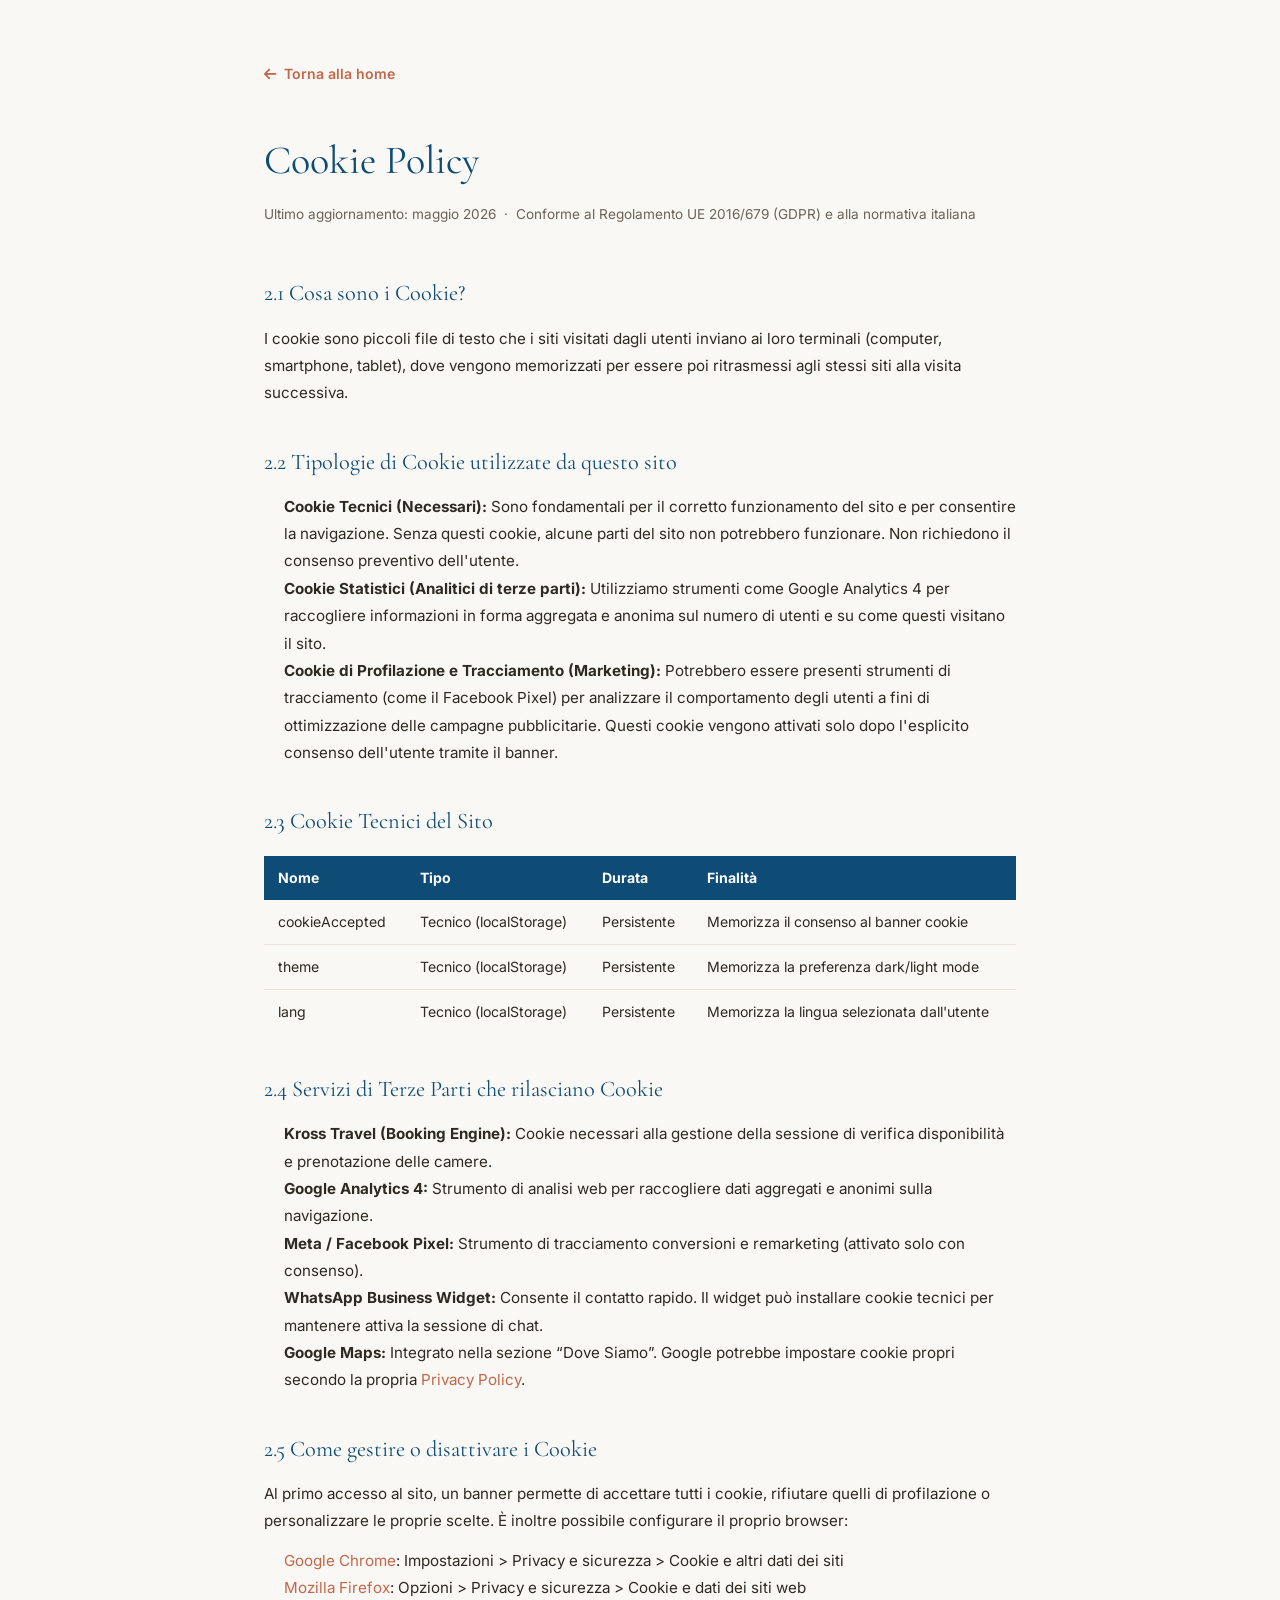
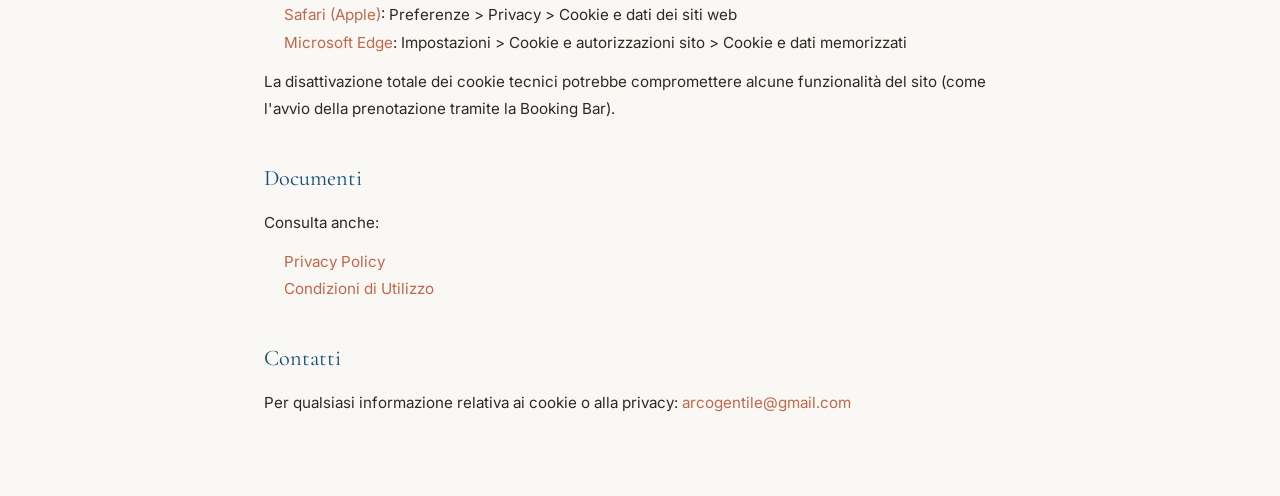
==== commit d89fbcac: "Aggiornamenti completi: Terms of Service, responsive fixes, traduzioni, sicurezza CSP, pulizia codic" ====
--- a/cookie.html
+++ b/cookie.html
@@ -101,6 +101,13 @@
     </ul>
     <p>La disattivazione totale dei cookie tecnici potrebbe compromettere alcune funzionalità del sito (come l'avvio della prenotazione tramite la Booking Bar).</p>
 
+    <h2>Documenti</h2>
+    <p>Consulta anche:</p>
+    <ul>
+      <li><a href="privacy.html">Privacy Policy</a></li>
+      <li><a href="termini.html">Condizioni di Utilizzo</a></li>
+    </ul>
+
     <h2>Contatti</h2>
     <p>Per qualsiasi informazione relativa ai cookie o alla privacy: <a href="mailto:arcogentile@gmail.com">arcogentile@gmail.com</a></p>
   </main>
--- a/style.css
+++ b/style.css
@@ -2,17 +2,6 @@
    ARCO DESIGN — B&B Arco Gentile 2026
    Colori: Terracotta · Gray · Oro · Navy (accenti)
 =================================================== */
-
-/* ---------- SCROLL PROGRESS BAR ---------- */
-.scroll-progress {
-  position: fixed;
-  top: 0; left: 0;
-  height: 3px;
-  width: 0%;
-  background: linear-gradient(90deg, var(--terracotta), var(--gold));
-  z-index: 9999;
-  transition: width 0.1s linear;
-}
 
 /* ---------- PRELOADER ---------- */
 .preloader {
@@ -40,6 +29,11 @@
   width: 220px;
   filter: brightness(0) invert(1);
   animation: preloaderPulse 1.5s ease-in-out infinite;
+  opacity: 0;
+  animation-delay: 0.1s;
+}
+.preloader-logo.loaded {
+  opacity: 1;
 }
 @keyframes preloaderPulse {
   0%, 100% { opacity: 1; transform: scale(1); }
@@ -103,9 +97,9 @@
   --shadow-lg: 0 8px 48px rgba(0,0,0,0.45);
 }
 
-html { scroll-behavior: smooth; }
-
-body {
+html { scroll-behavior: smooth; overflow-x: hidden; }
+
+body { overflow-x: hidden;
   font-family: var(--font-sans);
   background-color: var(--off-white);
   color: var(--text);
@@ -151,30 +145,7 @@
   transform: translateY(-2px);
   box-shadow: 0 6px 20px rgba(193,103,74,0.35);
 }
-.btn-outline {
-  background: transparent;
-  color: var(--white);
-  border-color: rgba(255,255,255,0.6);
-}
-.btn-outline:hover {
-  background: rgba(255,255,255,0.15);
-  border-color: var(--white);
-}
 .btn-sm { padding: 10px 20px; font-size: 0.85rem; }
-
-/* Dark mode outline btn adjustment */
-.contatti .btn-outline,
-.recensioni .btn-outline,
-.da-sapere .btn-outline {
-  color: var(--white);
-  border-color: rgba(255,255,255,0.4);
-}
-.contatti .btn-outline:hover,
-.recensioni .btn-outline:hover,
-.da-sapere .btn-outline:hover {
-  background: var(--terracotta);
-  color: var(--white);
-}
 
 /* ---------- SECTION BASE ---------- */
 .section { padding: var(--section-pad) 0; }
@@ -261,13 +232,6 @@
   transition: all var(--transition);
 }
 .nav-links a:hover { color: var(--white); background: rgba(255,255,255,0.1); }
-.nav-links .nav-cta {
-  background: var(--terracotta);
-  color: var(--white);
-  padding: 8px 18px;
-  border-radius: var(--radius-sm);
-}
-.nav-links .nav-cta:hover { background: var(--terracotta-dark); }
 
 .lang-switcher {
   display: flex;
@@ -342,6 +306,7 @@
   flex-direction: column;
   justify-content: center;
   overflow: hidden;
+  width: 100%;
 }
 .hero-bg {
   position: absolute;
@@ -363,6 +328,7 @@
   object-fit: cover;
   object-position: center;
   animation: none;
+  max-width: 100%;
 }
 .hero-slide.active img {
   animation: kenBurns 7s ease-in-out forwards;
@@ -860,8 +826,9 @@
 [data-theme="dark"] .sticky-checkin-actions a { color: #fff; }
 [data-theme="dark"] .sticky-checkin-bar { color: rgba(255,255,255,0.9); }
 @media (max-width: 600px) {
-  .sticky-checkin-bar { flex-direction: column; gap: 6px; padding: 8px 16px; font-size: 0.76rem; }
-  .sticky-checkin-actions a { font-size: 0.72rem; padding: 4px 10px; }
+  .sticky-checkin-bar { flex-direction: row; flex-wrap: wrap; gap: 4px; padding: 6px 12px; font-size: 0.72rem; overflow: hidden; max-width: 100vw; }
+  .sticky-checkin-actions { gap: 6px; flex-wrap: wrap; justify-content: center; }
+  .sticky-checkin-actions a { font-size: 0.68rem; padding: 3px 8px; white-space: normal; }
 }
 .booking-reassurance {
   font-size: 0.78rem;
@@ -905,26 +872,6 @@
   box-shadow: var(--shadow-lg);
 }
 
-.chi-siamo-stats {
-  display: flex;
-  gap: 32px;
-  margin-top: 32px;
-  padding-top: 32px;
-  border-top: 1px solid var(--gray-200);
-}
-.stat { display: flex; flex-direction: column; }
-.stat-number {
-  font-family: var(--font-serif);
-  font-size: 2.5rem;
-  font-weight: 400;
-  color: var(--terracotta);
-  line-height: 1;
-}
-.stat-label {
-  font-size: 0.8rem;
-  color: var(--text-light);
-  margin-top: 4px;
-}
 
 /* ---------- CAMERE ---------- */
 .camere { background: var(--gray-100); }
@@ -938,9 +885,6 @@
   display: flex;
   flex-direction: column;
   gap: 28px;
-}
-.camera-card-tall .camera-img-wrap {
-  height: 360px;
 }
 .price-old {
   font-size: 1rem;
@@ -1062,6 +1006,10 @@
   gap: 24px;
 }
 .servizio-card {
+  display: flex !important;
+  flex-direction: column !important;
+  align-items: center !important;
+  text-align: center !important;
   background: rgba(255,255,255,0.06);
   backdrop-filter: blur(8px);
   border: 1px solid rgba(255,255,255,0.1);
@@ -1084,7 +1032,7 @@
   justify-content: center;
   font-size: 1.3rem;
   color: var(--gold);
-  margin-bottom: 16px;
+  margin: 0 auto 16px;
 }
 .servizio-card h3 {
   font-family: var(--font-serif);
@@ -1097,30 +1045,6 @@
 
 /* ---------- GALLERIA ---------- */
 .galleria { background: var(--off-white); }
-.gallery-filters {
-  display: flex;
-  gap: 8px;
-  flex-wrap: wrap;
-  justify-content: center;
-  margin-bottom: 36px;
-}
-.filter-btn {
-  padding: 8px 20px;
-  border-radius: 50px;
-  border: 1px solid var(--gray-200);
-  background: transparent;
-  color: var(--text-light);
-  font-size: 0.82rem;
-  font-weight: 500;
-  cursor: pointer;
-  transition: all var(--transition);
-  letter-spacing: 0.03em;
-}
-.filter-btn:hover, .filter-btn.active {
-  background: var(--terracotta);
-  border-color: var(--terracotta);
-  color: var(--white);
-}
 .gallery-grid {
   display: grid;
   grid-template-columns: repeat(4, 1fr);
@@ -1310,16 +1234,16 @@
   flex: 0 0 60%;
   min-width: 260px;
   scroll-snap-align: center;
-  transition: transform 0.4s ease, opacity 0.4s ease, box-shadow 0.4s ease;
-  opacity: 0.45;
-  transform: scale(0.93);
+  transition: transform 0.4s ease;
+  opacity: 1;
+  transform: scale(1);
   box-shadow: none;
-  border-color: transparent;
+  border-color: var(--gray-200);
 }
 .recensioni-grid .recensione-card.active {
   opacity: 1;
   transform: scale(1);
-  box-shadow: var(--shadow-lg);
+  box-shadow: none;
   border-color: var(--gray-200);
 }
 
@@ -1359,16 +1283,17 @@
   background: var(--white);
   border-radius: var(--radius);
   padding: 20px;
-  box-shadow: var(--shadow);
+  box-shadow: none;
   border: 1px solid var(--gray-200);
   transition: all var(--transition);
   display: flex;
   flex-direction: column;
   gap: 12px;
 }
-.recensione-card:hover { transform: translateY(-4px); box-shadow: var(--shadow-lg); }
-.recensione-card:not(.active) { opacity: 0.45; filter: blur(1.5px); transform: scale(0.97); }
-.recensione-card.active { opacity: 1; filter: none; transform: scale(1); box-shadow: var(--shadow-lg); }
+.recensione-card:hover { transform: translateY(-4px); }
+.recensione-card:not(.active),
+.recensione-card.active { opacity: 1; filter: none; transform: scale(1); box-shadow: none; }
+.recensione-card.active { box-shadow: none; }
 [data-theme="dark"] .recensione-card { background: #2A2420; border-color: rgba(255,255,255,0.1); }
 
 /* Header: avatar + nome */
@@ -1645,98 +1570,11 @@
 .da-sapere .section-tag { color: var(--gold); }
 .da-sapere .section-subtitle { color: rgba(255,255,255,0.65); }
 
-.hero-checkin-badge {
-  position: absolute;
-  top: 80px;
-  right: 32px;
-  z-index: 10;
-  display: flex;
-  align-items: center;
-  gap: 12px;
-  background: rgba(255,255,255,0.08);
-  backdrop-filter: blur(16px);
-  border: 1px solid rgba(255,255,255,0.18);
-  border-radius: 50px;
-  padding: 8px 8px 8px 18px;
-  animation: badgeFadeIn 0.7s ease 0.6s both;
-}
-@keyframes badgeFadeIn {
-  from { opacity: 0; transform: translateX(10px); }
-  to   { opacity: 1; transform: translateX(0); }
-}
-.hero-checkin-label {
-  font-size: 0.78rem;
-  font-weight: 500;
-  color: rgba(255,255,255,0.85);
-  white-space: nowrap;
-}
-.hero-checkin-divider {
-  width: 1px;
-  height: 16px;
-  background: rgba(255,255,255,0.25);
-}
-.hero-checkin-cta {
-  font-size: 0.75rem;
-  font-weight: 700;
-  color: var(--white);
-  background: var(--terracotta);
-  padding: 6px 14px;
-  border-radius: 50px;
-  text-decoration: none;
-  display: flex;
-  align-items: center;
-  gap: 6px;
-  transition: background 0.2s;
-  white-space: nowrap;
-}
-.hero-checkin-cta:hover { background: #b85c38; }
-.hero-checkin-cta--ghost {
-  background: rgba(255,255,255,0.12);
-  border: 1px solid rgba(255,255,255,0.25);
-}
-.hero-checkin-cta--ghost:hover { background: rgba(255,255,255,0.22); }
-@media (max-width: 768px) { .hero-checkin-badge { display: none; } }
-.checkin-banner {
-  background: var(--navy);
-  border-radius: var(--radius-lg);
-  padding: 40px 48px;
-  display: flex;
-  align-items: center;
-  justify-content: space-between;
-  gap: 32px;
-}
-.checkin-banner h3 {
-  font-family: var(--font-serif);
-  font-size: 1.6rem;
-  font-weight: 400;
-  color: var(--white);
-  margin-bottom: 8px;
-}
-.checkin-banner p { color: rgba(255,255,255,0.65); font-size: 0.9rem; }
-.checkin-actions { display: flex; gap: 16px; flex-shrink: 0; }
-.checkin-actions .btn-outline {
-  color: rgba(255,255,255,0.8);
-  border-color: rgba(255,255,255,0.3);
-}
-.checkin-actions .btn-outline:hover {
-  background: rgba(255,255,255,0.1);
-  border-color: var(--white);
-  color: var(--white);
-}
-
 /* ---------- FOOTER ---------- */
 .footer { background: var(--gray-800); color: rgba(255,255,255,0.75); }
 [data-theme="dark"] .footer { background: #0E0C0A; }
-[data-theme="dark"] .footer-links h4,
-[data-theme="dark"] .footer-newsletter h4 { color: #fff; }
-
-/* Dark mode — fix globali residui */
-[data-theme="dark"] .btn-outline { color: #fff; border-color: rgba(255,255,255,0.5); }
-[data-theme="dark"] .checkin-banner h2 { color: #fff; }
-[data-theme="dark"] .checkin-banner { background: #0D1624; }
+[data-theme="dark"] .footer-links h4 { color: #fff; }
 [data-theme="dark"] .back-to-top { background: var(--terracotta); color: #fff; }
-[data-theme="dark"] .phone-tooltip { background: #1a1a1a; color: #fff; }
-[data-theme="dark"] .phone-tooltip::after { border-top-color: #1a1a1a; }
 [data-theme="dark"] .form-group input,
 [data-theme="dark"] .form-group select,
 [data-theme="dark"] .form-group textarea { background: #2A2420; color: #fff; border-color: rgba(255,255,255,0.15); }
@@ -1792,29 +1630,6 @@
   transition: color var(--transition);
 }
 .footer-links a:hover { color: var(--gold); }
-.footer-newsletter h4 {
-  font-size: 0.78rem;
-  font-weight: 600;
-  letter-spacing: 0.12em;
-  text-transform: uppercase;
-  color: var(--white);
-  margin-bottom: 12px;
-}
-.footer-newsletter p { font-size: 0.83rem; margin-bottom: 16px; line-height: 1.6; }
-.newsletter-form { display: flex; gap: 8px; }
-.newsletter-form input {
-  flex: 1;
-  padding: 10px 14px;
-  border: 1px solid rgba(255,255,255,0.15);
-  border-radius: var(--radius-sm);
-  background: rgba(255,255,255,0.07);
-  color: var(--white);
-  font-size: 0.85rem;
-  outline: none;
-  transition: border-color var(--transition);
-}
-.newsletter-form input:focus { border-color: var(--terracotta); }
-.newsletter-form input::placeholder { color: rgba(255,255,255,0.35); }
 .footer-bottom {
   border-top: 1px solid rgba(255,255,255,0.08);
   padding: 24px 0;
@@ -1961,13 +1776,14 @@
 @media (max-width: 1024px) {
   :root { --section-pad: 72px; }
 
-  .nav-container { gap: 8px; padding: 0 16px; justify-content: space-between; }
-  .nav-logo-img { height: 44px; }
-  .nav-logo { flex-shrink: 0; order: 1; }
-  .lang-switcher { gap: 1px; padding: 2px; flex-shrink: 0; order: 2; margin: 0 auto; }
-  .lang-btn { font-size: 0.65rem; padding: 3px 5px; }
-  .dark-toggle { width: 34px; height: 34px; font-size: 0.82rem; flex-shrink: 0; order: 3; }
-  .nav-toggle { display: flex; flex-shrink: 0; order: 4; }
+  .nav-container { gap: 8px; padding: 0 16px; justify-content: space-between; max-width: 100vw; overflow: hidden; }
+  .nav-logo-img { height: 40px; }
+  .nav-logo { flex-shrink: 0; order: 1; margin-right: auto; max-width: 40%; }
+  .lang-switcher { gap: 1px; padding: 2px; flex-shrink: 0; order: 2; }
+  .lang-btn { font-size: 0.62rem; padding: 2px 4px; }
+  .dark-toggle { width: 32px; height: 32px; font-size: 0.78rem; flex-shrink: 0; order: 3; }
+  .nav-toggle { display: none !important; }
+  .navbar { max-width: 100vw; overflow: hidden; }
 
   .nav-links { display: none; gap: 0; }
   .nav-links.open {
@@ -1984,8 +1800,6 @@
   .nav-links.open a { padding: 12px 16px; border-radius: 8px; }
 
   .section-grid { grid-template-columns: 1fr; gap: 40px; }
-  .section-grid.reverse .section-text { order: 1; }
-  .section-grid.reverse .section-image { order: 2; }
   .section-image img { height: 320px; }
 
   .camere-grid-2col { grid-template-columns: repeat(3, 1fr); }
@@ -2012,6 +1826,7 @@
   .hero-actions { flex-direction: column; gap: 12px; align-items: center; }
   .hero-actions .btn { justify-content: center; width: 100%; max-width: 320px; }
   .hero-slider-dots { bottom: auto; top: 50%; transform: translate(-50%, -50%); display: none; }
+  .hero-slide.active img { animation: none !important; transform: none !important; }
 
   /* Booking bar */
   .booking-bar { border-radius: var(--radius); margin: 0 0 40px; }
@@ -2039,6 +1854,8 @@
 
   /* Servizi */
   .servizi-grid { grid-template-columns: 1fr; }
+  .servizio-card { text-align: center; }
+  .servizio-card .servizio-icon { margin: 0 auto 16px; }
   .servizi-cats-grid { grid-template-columns: 1fr; }
   .servizi-cat-body { padding: 0 16px; }
 
@@ -2047,10 +1864,13 @@
   .collage-grid {
     grid-template-columns: repeat(2, 1fr);
     grid-auto-rows: 180px;
+    overflow: hidden;
+    width: 100%;
   }
   .collage-grid .gi-wide,
   .collage-grid .gi-tall,
   .collage-grid .gi-big { grid-column: span 1; grid-row: span 1; }
+  .collage-grid .gallery-item img { width: 100%; height: 100%; object-fit: cover; }
 
   /* Recensioni */
   .recensioni-grid { grid-template-columns: 1fr; }
@@ -2075,10 +1895,6 @@
   .footer-bottom { text-align: center; }
   .footer-bottom p { font-size: 0.78rem; }
 
-  /* Chi siamo */
-  .chi-siamo-stats { flex-wrap: wrap; gap: 16px; }
-  .chi-siamo-stat { min-width: calc(50% - 8px); }
-
   /* Lightbox */
   .lightbox-prev { left: 8px; top: auto; bottom: 16px; transform: none; }
   .lightbox-next { right: 8px; top: auto; bottom: 16px; transform: none; }
@@ -2092,11 +1908,44 @@
 @media (max-width: 480px) {
   :root { --section-pad: 48px; }
 
+  /* Prevent horizontal overflow */
+  html, body { overflow-x: hidden; }
+
   /* Hero */
   .hero-content { padding: 160px 16px 24px; }
+  .hero-slide img { max-width: 100%; transform: none !important; }
+
+  /* Fix nowrap elements */
+  .booking-btn { white-space: normal; }
+  .bb-date-val { white-space: normal; }
+  .nav-logo { white-space: normal; }
   .hero-tag { font-size: 0.72rem; }
   .booking-bar { margin-bottom: 32px; width: calc(100% - 32px); padding: 12px 0 8px; }
   .booking-reassurance span { display: block; line-height: 1.8; }
+
+  /* Calendario su schermi piccoli - centrato con margini */
+  .cal-overlay {
+    left: 50%;
+    transform: translateX(-50%);
+    width: calc(100% - 24px);
+    max-width: 360px;
+    bottom: auto;
+    top: 50%;
+    transform: translate(-50%, -50%);
+  }
+  .cal-panel {
+    padding: 16px 12px 20px;
+    min-width: 0;
+    border-radius: var(--radius);
+    width: 100%;
+    margin: 0 auto;
+  }
+  .cal-day { padding: 6px 0; font-size: 0.8rem; }
+  .cal-dow { font-size: 0.6rem; }
+  .cal-nav { width: 28px; height: 28px; font-size: 0.75rem; }
+  .cal-month-title { font-size: 0.85rem; }
+  .cal-panel-footer { padding-top: 12px; margin-top: 12px; }
+  .cal-nights-label { font-size: 0.8rem; }
 
   /* Section headers */
   .section-header { margin-bottom: 32px; }
